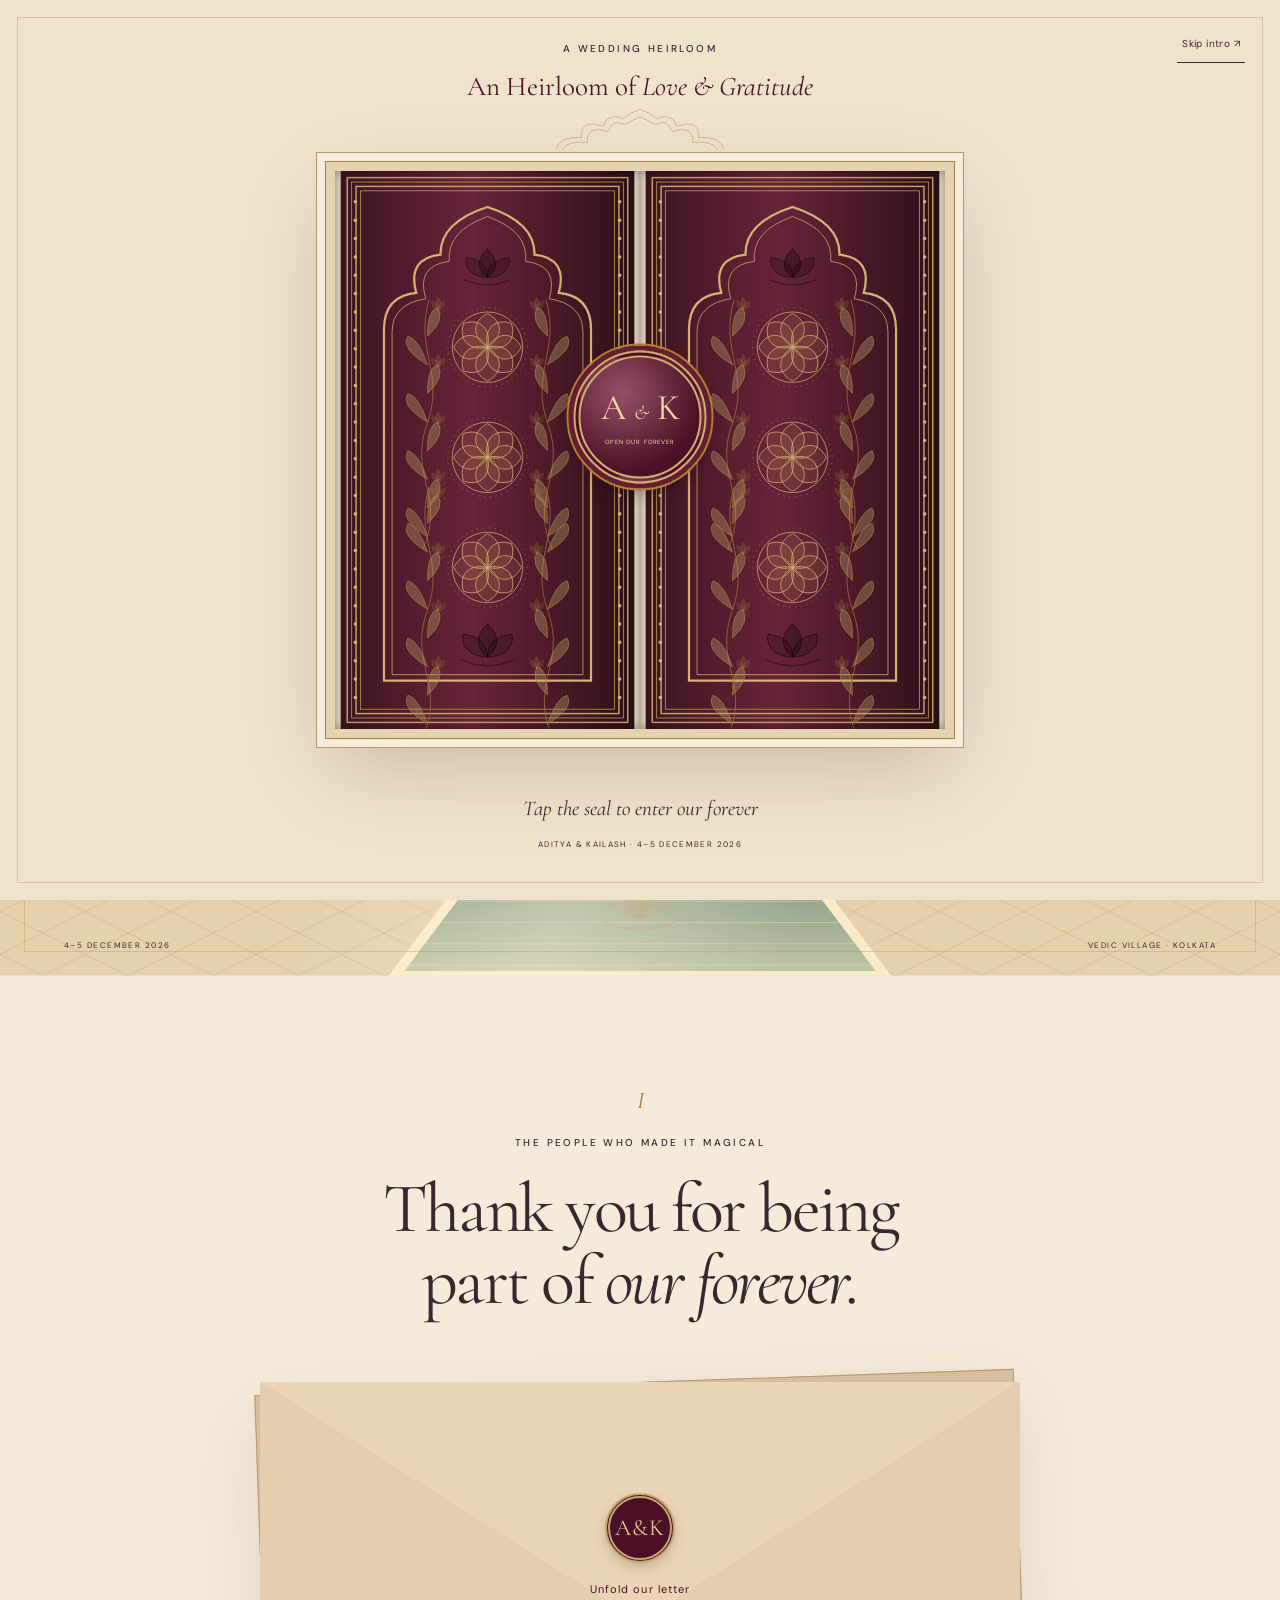
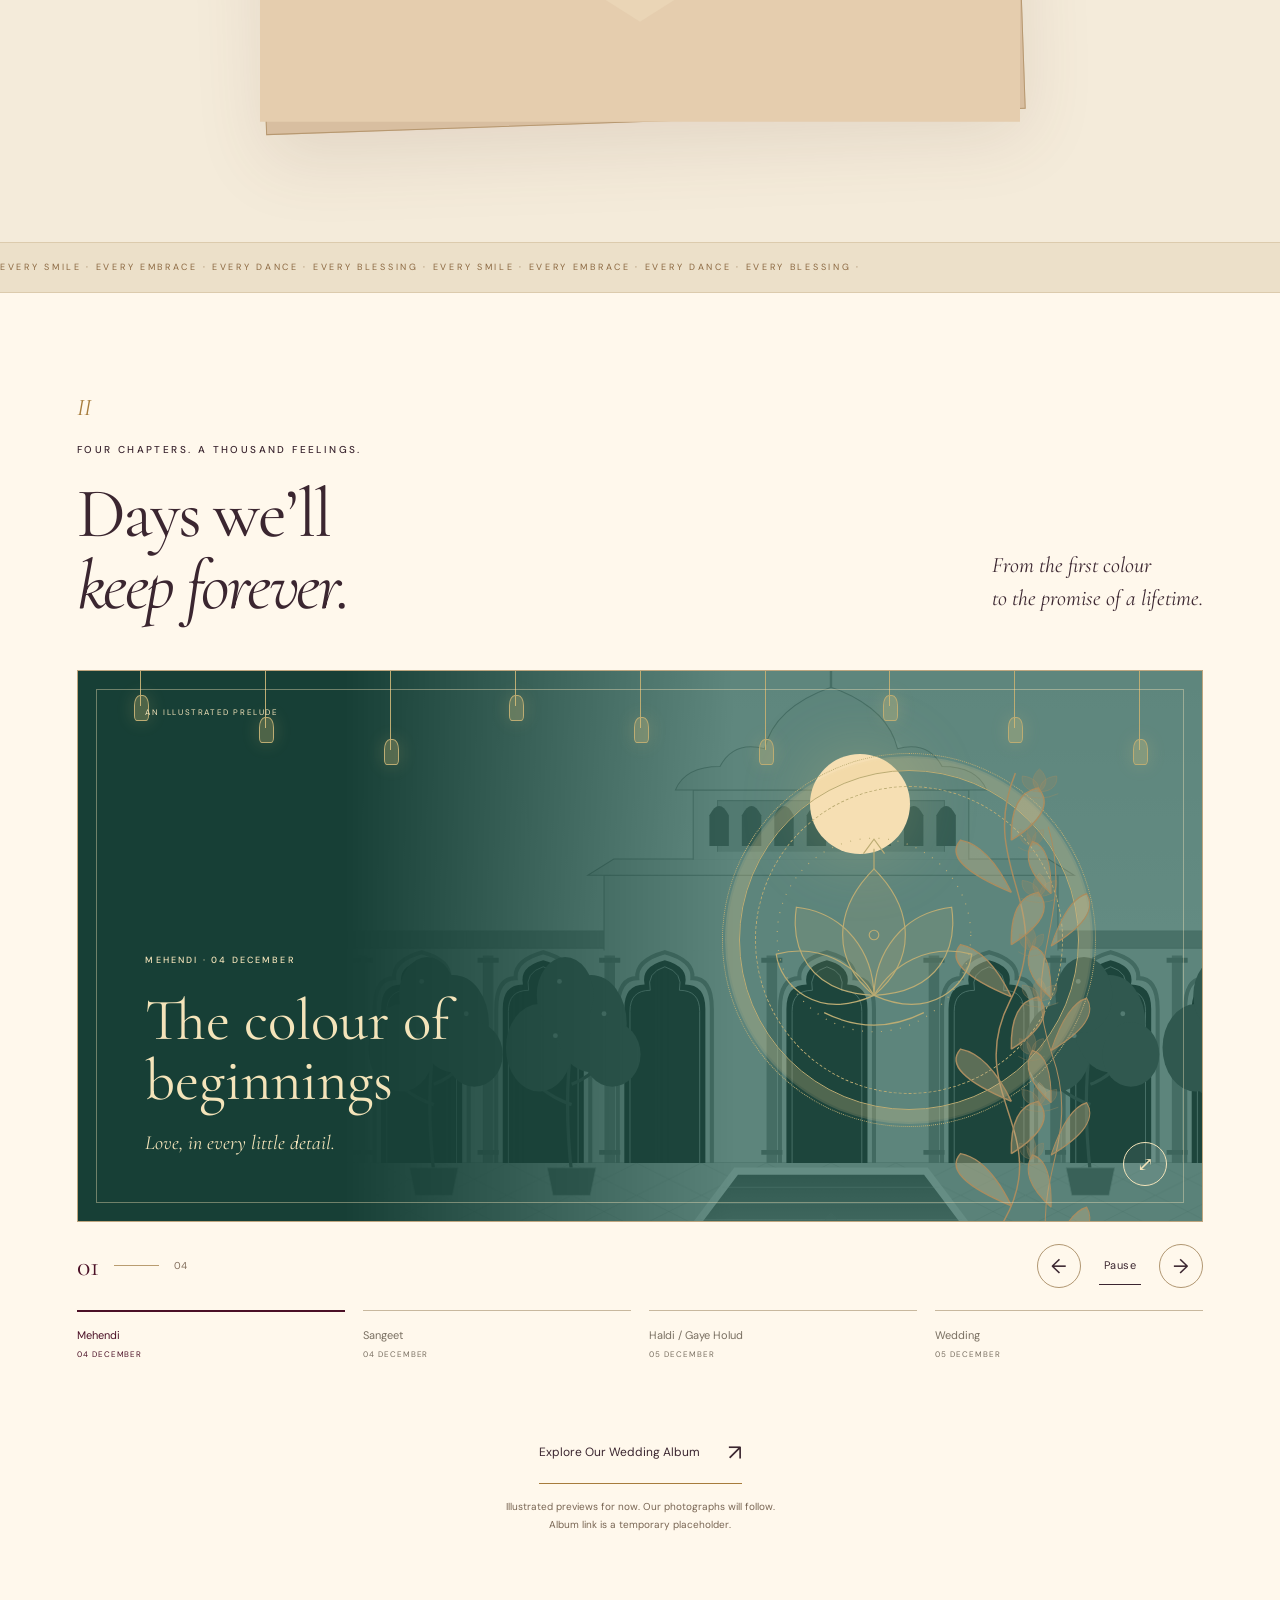
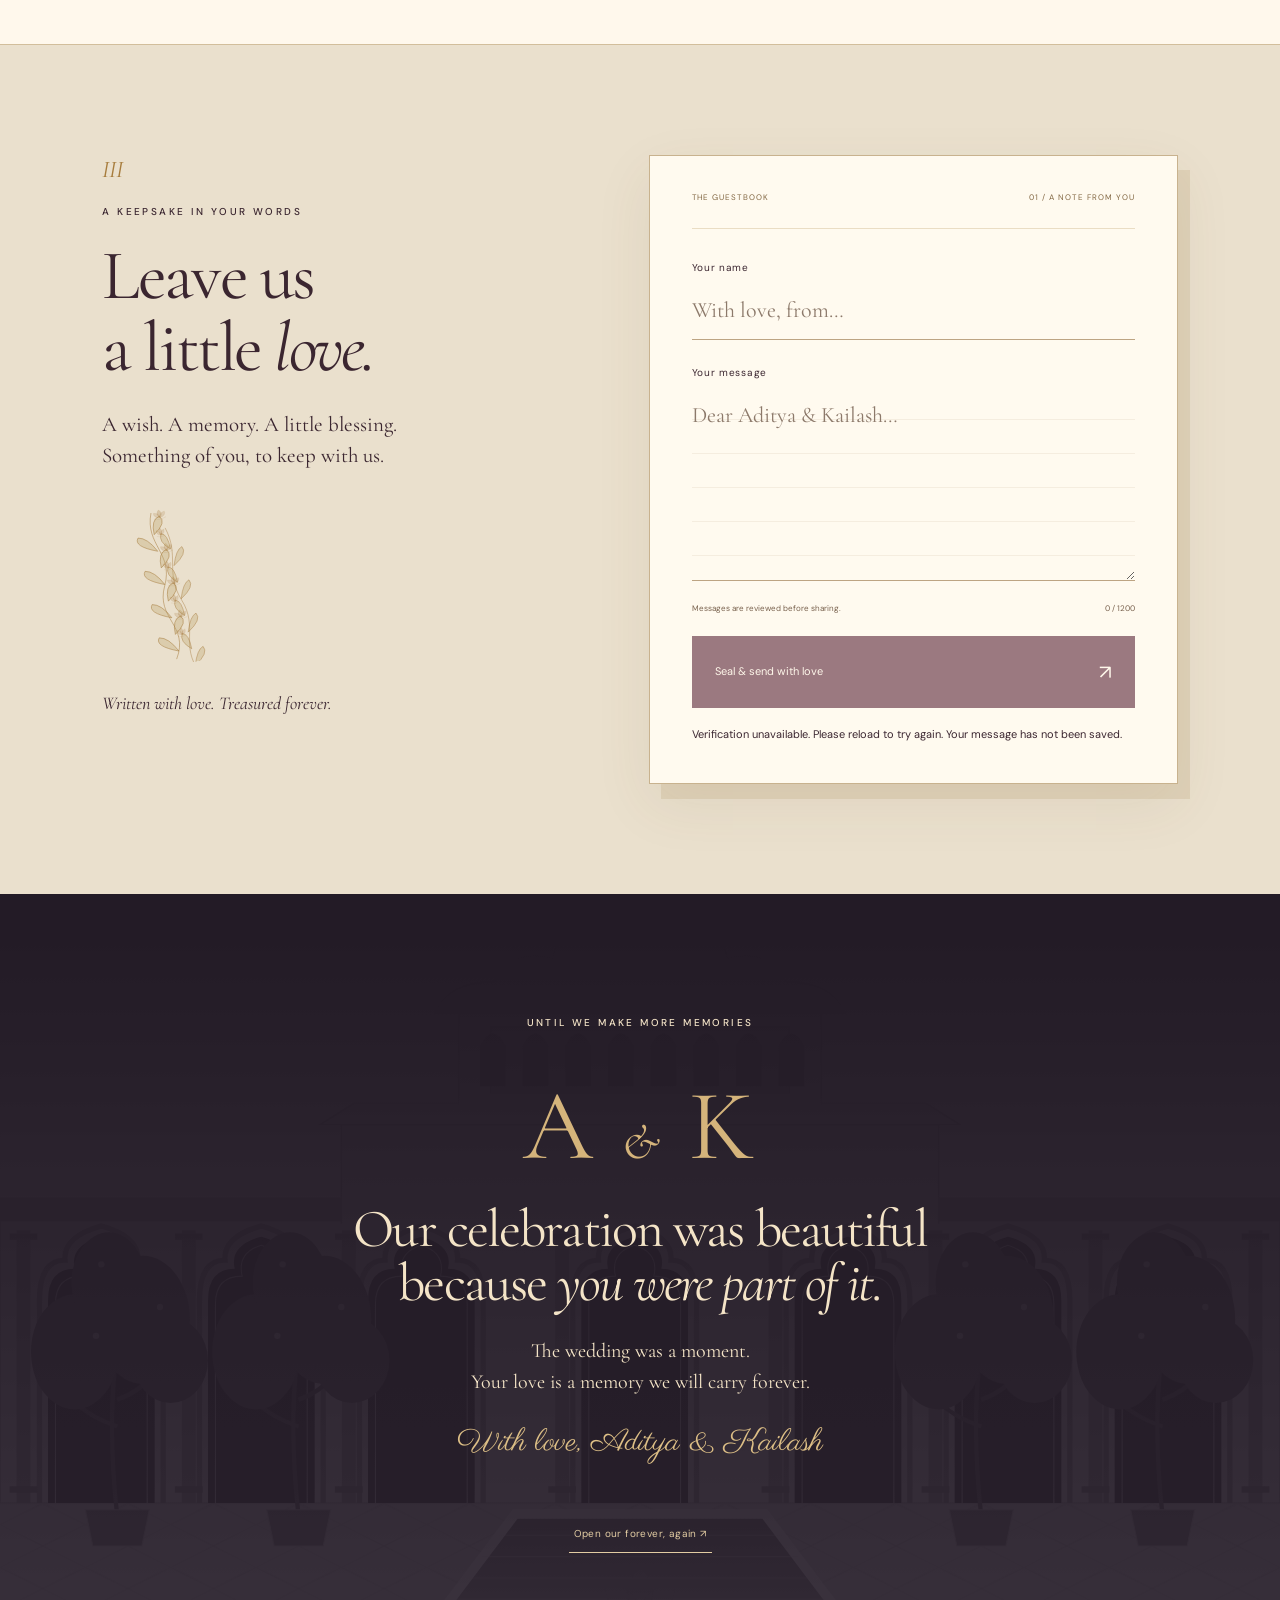
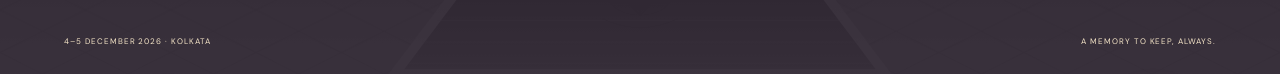
==== index.html @ 3241f2cb "Build royal heirloom experience with cinematic entrance, unfolding letter and illustrated memories" ====
<!doctype html>
<html lang="en">
<head>
<meta charset="utf-8"><meta name="viewport" content="width=device-width,initial-scale=1">
<meta name="theme-color" content="#4b1026"><meta name="description" content="An heirloom of love & gratitude. A wedding keepsake from Aditya & Kailash."><meta name="robots" content="noindex">
<title>A & K — An Heirloom of Love</title>
<link rel="preconnect" href="https://fonts.googleapis.com"><link rel="preconnect" href="https://fonts.gstatic.com" crossorigin>
<link href="https://fonts.googleapis.com/css2?family=Cormorant+Garamond:ital,wght@0,400;0,500;0,600;1,400;1,500&family=DM+Sans:wght@400;500;600&family=Parisienne&display=swap" rel="stylesheet">
<link rel="preload" href="assets/door.svg" as="image"><link rel="stylesheet" href="thank-you.css">
<script>document.documentElement.classList.add('js')</script>
</head>
<body>
<a class="skip-link" href="#main">Skip to our keepsake</a>
<div class="entrance" id="royalGate" role="dialog" aria-modal="true" aria-label="An heirloom of love and gratitude" hidden>
  <div class="gate-court" aria-hidden="true"></div><div class="gate-light" aria-hidden="true"></div>
  <div class="entrance-heading"><span class="eyebrow">A WEDDING HEIRLOOM</span><p>An Heirloom of <em>Love & Gratitude</em></p></div>
  <div class="palace-portal">
    <div class="portal-crown" aria-hidden="true"><svg viewBox="0 0 400 100"><path d="M10 92Q15 61 67 65Q63 22 117 39Q124 8 163 22Q180 6 200 1Q220 6 237 22Q276 8 283 39Q337 22 333 65Q385 61 390 92" fill="none" stroke="currentColor"/><path d="M25 92Q33 72 80 76Q77 36 127 51Q136 22 166 35L200 17L234 35Q264 22 273 51Q323 36 320 76Q367 72 375 92" fill="none" stroke="currentColor"/></svg></div>
    <div class="door door-left" aria-hidden="true"><i class="handle"></i></div><div class="door door-right" aria-hidden="true"><i class="handle"></i></div>
    <button class="entry-seal" id="openRoyalGate" aria-label="Tap to Enter Our Forever"><span>A <i>&</i> K</span><small>OPEN OUR FOREVER</small></button>
  </div>
  <div class="entrance-footer"><p>Tap the seal to enter our forever</p><span>ADITYA & KAILASH · 4–5 DECEMBER 2026</span></div>
  <button class="quiet skip-intro" id="skipIntro">Skip intro ↗</button>
</div>
<div class="petals" id="petals" aria-hidden="true"></div>
<header class="site-header"><a href="#main" class="wordmark" aria-label="Aditya and Kailash home">A <i>&</i> K</a><span>AN HEIRLOOM OF LOVE</span><button class="quiet" id="motionToggle" aria-pressed="false">Pause motion</button></header>
<main id="main" tabindex="-1">
<section class="hero" aria-labelledby="heroTitle">
 <div class="hero-border" aria-hidden="true"></div><div class="hero-botanical left" aria-hidden="true"></div><div class="hero-botanical right" aria-hidden="true"></div>
 <div class="hero-copy"><p class="eyebrow">A LITTLE PIECE OF OUR FOREVER</p><div class="fine-ornament" aria-hidden="true">◇</div><h1 id="heroTitle">From Our Hearts,<br><em>To Yours.</em></h1><p class="hero-caption">Some moments become memories.<br>Some people make them unforgettable.</p><p class="couple">Aditya <span>&</span> Kailash</p><a class="text-link" href="#letter">A letter, just for you <span>↓</span></a></div>
 <div class="courtyard" aria-hidden="true"><img src="assets/courtyard.svg" alt="" width="1200" height="800"><div class="sunbeam"></div></div>
 <div class="hero-bottom"><span>4–5 DECEMBER 2026</span><span>VEDIC VILLAGE · KOLKATA</span></div>
</section>
<section class="letter-section" id="letter" aria-labelledby="letterTitle">
 <div class="section-label reveal"><span class="chapter-num">I</span><p class="eyebrow">THE PEOPLE WHO MADE IT MAGICAL</p><h2 id="letterTitle">Thank you for being<br>part of <em>our forever.</em></h2></div>
 <div class="letter-desk reveal">
 <div class="envelope" id="envelope">
  <div class="envelope-back"></div><div class="envelope-flap" aria-hidden="true"></div>
  <button class="letter-open" id="openLetter" aria-expanded="false" aria-controls="letterPaper"><span class="small-seal">A&K</span><span>Unfold our letter</span></button>
  <article class="letter-paper" id="letterPaper">
   <div class="paper-top"><span>A & K</span><span>WITH LOVE, ALWAYS</span></div>
   <h3>To our dearest<br><em>family & friends,</em></h3>
   <p>Thank you for being part of our celebrations. For every smile, every embrace, every dance, and every blessing.</p>
   <p>What made our wedding truly special was the wonderful people who shared it with us.</p>
   <p>As we begin our journey together, we carry your love, laughter, and blessings in our hearts. These memories will stay with us forever.</p>
   <p class="letter-closing">With endless love and gratitude,</p><div class="signature">Aditya & Kailash</div>
   <svg class="signature-line" viewBox="0 0 260 25" aria-hidden="true"><path d="M5 17Q90 0 200 15T252 8M180 22Q226 14 255 19"/></svg>
   <p class="letter-date">4–5 DECEMBER 2026 · KOLKATA</p>
  </article><div class="envelope-front" aria-hidden="true"></div>
 </div></div>
</section>
<div class="moving-ribbon" aria-hidden="true"><div>EVERY SMILE · EVERY EMBRACE · EVERY DANCE · EVERY BLESSING · EVERY SMILE · EVERY EMBRACE · EVERY DANCE · EVERY BLESSING · </div></div>
<section class="memories" id="photos" aria-labelledby="photosTitle">
 <div class="memories-heading reveal"><div><span class="chapter-num">II</span><p class="eyebrow">FOUR CHAPTERS. A THOUSAND FEELINGS.</p><h2 id="photosTitle">Days we’ll<br><em>keep forever.</em></h2></div><p>From the first colour<br>to the promise of a lifetime.</p></div>
 <div class="gallery" id="gallery" role="region" aria-roledescription="carousel" aria-label="Wedding celebration chapters" tabindex="0">
  <div class="gallery-window"><div class="memory-track" id="memoryTrack"></div></div>
  <div class="gallery-controls"><div class="gallery-count"><span id="slideNumber">01</span><i></i>04</div><div class="gallery-buttons"><button class="round" id="memoryPrev" aria-label="Previous memory">←</button><button class="quiet" id="galleryPause" aria-label="Pause slideshow" aria-pressed="false">Pause</button><button class="round" id="memoryNext" aria-label="Next memory">→</button></div></div>
  <div class="chapter-tabs" id="memoryDots" aria-label="Choose a wedding chapter"></div>
  <p class="sr-only" id="galleryStatus" aria-live="polite"></p>
 </div>
 <div class="album-link reveal"><a class="text-link" id="albumLink" href="https://example.com/wedding-photos" target="_blank" rel="noopener">Explore Our Wedding Album <span>↗</span></a><p>Illustrated previews for now. Our photographs will follow.<br><span id="albumNote">Album link is a temporary placeholder.</span></p></div>
</section>
<section class="guestbook" id="message" aria-labelledby="messageTitle">
 <div class="guestbook-intro reveal"><span class="chapter-num">III</span><p class="eyebrow">A KEEPSAKE IN YOUR WORDS</p><h2 id="messageTitle">Leave us<br>a little <em>love.</em></h2><p>A wish. A memory. A little blessing.<br>Something of you, to keep with us.</p><div class="ink-flower" aria-hidden="true"></div><span class="guestbook-footnote">Written with love. Treasured forever.</span></div>
 <div class="writing-desk reveal"><div class="desk-heading"><span>THE GUESTBOOK</span><span>01 / A NOTE FROM YOU</span></div>
  <form id="blessingForm"><label for="blessingName">Your name</label><input id="blessingName" name="name" autocomplete="name" maxlength="80" required placeholder="With love, from…"><label for="blessingText">Your message</label><textarea id="blessingText" name="message" maxlength="1200" required rows="5" placeholder="Dear Aditya & Kailash…"></textarea><div class="message-meta"><span>Messages are reviewed before sharing.</span><span id="charCount">0 / 1200</span></div><input id="blessingType" type="hidden" value="blessing"><div id="verificationSlot"></div><button class="send-button" type="submit" disabled><span>Seal & send with love</span><span aria-hidden="true">↗</span></button><p id="blessingStatus" role="status" aria-live="polite">Preparing secure verification…</p></form>
  <div class="sent-keepsake" id="sentKeepsake" hidden><div class="flying-letter" aria-hidden="true"><span>A&K</span></div><h3>A little love,<br><em>kept forever.</em></h3><p>Your message has been saved<br>and is awaiting approval. Thank you.</p><button class="text-link" id="writeAgain">Write another note ↗</button></div>
 </div>
</section>
<footer class="farewell" id="farewell">
 <div class="night-court" aria-hidden="true"></div><div class="lanterns" aria-hidden="true"><i></i><i></i><i></i><i></i><i></i></div>
 <div class="farewell-copy reveal"><p class="eyebrow">UNTIL WE MAKE MORE MEMORIES</p><div class="farewell-monogram">A <i>&</i> K</div><h2>Our celebration was beautiful<br>because <em>you were part of it.</em></h2><p>The wedding was a moment.<br>Your love is a memory we will carry forever.</p><div class="signature">With love, Aditya & Kailash</div><button class="quiet" id="replayIntro">Open our forever, again ↗</button></div>
 <div class="footer-line"><span>4–5 DECEMBER 2026 · KOLKATA</span><span>A MEMORY TO KEEP, ALWAYS.</span></div>
</footer>
</main>
<dialog id="lightbox" aria-label="Wedding memory enlarged"><button class="round close-lightbox" id="closeLightbox" aria-label="Close enlarged memory">×</button><div id="lightboxContent"></div><p id="lightboxCaption"></p></dialog>
<noscript><style>.letter-paper{display:block}.letter-open,.envelope-flap,.envelope-front{display:none}</style><p class="no-js">Please enable JavaScript to explore the illustrated chapters and send a guestbook message.</p></noscript>
<script src="config.js"></script><script src="memories-config.js"></script><script src="thank-you.js" defer></script><script src="secure-forms.js" defer></script>
</body></html>
---- thank-you.css ----
:root{--wine:#4b1026;--gold:#a77c3c;--champagne:#e7c98b;--ivory:#fff7e8;--paper:#f1e3c9;--ink:#3b2630;--serif:'Cormorant Garamond',Georgia,serif;--sans:'DM Sans',sans-serif;--ease:cubic-bezier(.22,1,.36,1)}
*{box-sizing:border-box}html{scroll-behavior:smooth;scroll-padding-top:75px}body{margin:0;background:var(--ivory);color:var(--ink);font-family:var(--sans);font-size:14px;line-height:1.7}button,a,input,textarea{-webkit-tap-highlight-color:transparent}button,input,textarea{font:inherit}button,a{touch-action:manipulation}button{cursor:pointer;color:inherit}a{color:inherit;text-decoration:none}button{border:0}button:disabled{cursor:wait;opacity:.55}button:focus-visible,a:focus-visible,input:focus-visible,textarea:focus-visible,[tabindex]:focus-visible{outline:2px solid #b47d32;outline-offset:5px}h1,h2,h3,p{margin:0}h1,h2,h3{font-family:var(--serif);font-weight:400;line-height:1.02}h2{font-size:clamp(46px,5.5vw,76px);letter-spacing:-.035em}em{font-weight:400}img{display:block;width:100%}[hidden]{display:none!important}.sr-only,.skip-link:not(:focus){position:absolute;width:1px;height:1px;overflow:hidden;clip-path:inset(50%)}.skip-link:focus{position:fixed;z-index:1000;top:10px;left:10px;background:var(--ivory);padding:12px}.eyebrow{font:500 10px/1.6 var(--sans);letter-spacing:.24em}.quiet{background:transparent;padding:10px 5px;font-size:11px;letter-spacing:.04em;border-bottom:1px solid currentColor}.text-link{display:inline-flex;align-items:center;gap:28px;border-bottom:1px solid var(--gold);padding:12px 0;font-size:12px;background:transparent}.text-link span{font-size:22px}.chapter-num{display:block;font:italic 24px var(--serif);color:var(--gold);margin-bottom:20px}.site-header{height:76px;padding:0 4.5%;display:flex;align-items:center;justify-content:space-between;border-bottom:1px solid #ad895b38;background:var(--ivory);position:relative;z-index:5}.site-header>span{font-size:9px;letter-spacing:.27em}.wordmark{font:30px var(--serif);letter-spacing:.08em}.wordmark i{font-size:18px;color:var(--gold)}.hero{position:relative;min-height:900px;height:calc(100svh - 76px);max-height:1160px;text-align:center;overflow:hidden;background:#f5ebd7}.hero-border{position:absolute;inset:24px;border:1px solid #b7975c66;border-radius:45% 45% 0 0/17% 17% 0 0;z-index:1;pointer-events:none}.hero-copy{position:relative;z-index:2;padding-top:70px}.hero h1{font-size:clamp(68px,7.9vw,116px);letter-spacing:-.055em}.hero h1 em{color:var(--wine)}.fine-ornament{color:var(--gold);margin:15px 0;font-size:23px}.hero-caption{font:19px/1.55 var(--serif);margin:22px auto 15px}.couple{font:italic 26px var(--serif);margin:20px 0 12px}.couple span{color:var(--gold)}.hero .text-link{font-size:10px}.courtyard{position:absolute;bottom:-35px;left:50%;transform:translateX(-50%);width:100%;max-width:1450px;opacity:.92;pointer-events:none;mask-image:linear-gradient(transparent,#000 27%)}.courtyard img{max-height:625px;object-fit:cover;object-position:bottom}.sunbeam{position:absolute;inset:0;background:linear-gradient(110deg,transparent 30%,#fff5d866 48%,transparent 65%);animation:light-drift 13s ease-in-out infinite alternate}.hero-botanical{position:absolute;top:60px;width:150px;height:470px;background:url('assets/botanical.svg') center/contain no-repeat;opacity:.7;animation:sway 10s ease-in-out infinite alternate;transform-origin:bottom}.hero-botanical.left{left:3%}.hero-botanical.right{right:3%;scale:-1 1}.hero-bottom{position:absolute;bottom:23px;left:5%;right:5%;display:flex;justify-content:space-between;z-index:2;font-size:8px;letter-spacing:.18em}.petals{position:fixed;inset:0;pointer-events:none;overflow:hidden;z-index:6}.petals i{position:absolute;left:var(--x);top:-25px;width:9px;height:16px;border-radius:90% 0 90% 0;background:#c79079;opacity:0;animation:petal-fall var(--duration) linear infinite;animation-delay:var(--delay)}.petals i:nth-child(3n){background:#c7a25c;width:5px;height:7px}.letter-section{padding:110px 24px 120px;background:#f4ebda;position:relative}.section-label{text-align:center}.section-label .eyebrow{margin-bottom:22px}.letter-desk{max-width:760px;margin:65px auto 0;perspective:1600px}.envelope{position:relative;min-height:340px;transition:min-height 1s var(--ease);padding:45px 35px 25px}.envelope-back{position:absolute;inset:0;background:#d8bea0;border:1px solid #b79870;box-shadow:0 25px 70px #6d453520;transform:rotate(-2deg)}.envelope-flap{position:absolute;z-index:4;left:0;right:0;top:0;height:240px;background:#ead5b6;clip-path:polygon(0 0,100% 0,50% 100%);transform-origin:top;transition:transform 1.1s var(--ease);filter:drop-shadow(0 3px 2px #694b35)}.envelope-front{position:absolute;inset:0;background:#e5cdae;clip-path:polygon(0 0,50% 65%,100% 0,100% 100%,0 100%);z-index:3;pointer-events:none;transition:opacity .8s .2s}.letter-open{position:relative;z-index:5;background:transparent;display:flex;align-items:center;flex-direction:column;gap:17px;margin:65px auto;color:var(--wine);font-size:11px;letter-spacing:.1em}.small-seal{width:70px;height:70px;background:var(--wine);color:var(--champagne);border:5px double #c6a675;border-radius:50%;display:grid;place-items:center;font:23px var(--serif);box-shadow:0 5px 12px #50302033}.letter-paper{position:relative;background:#fff9ec;padding:42px 58px 35px;box-shadow:0 5px 30px #69472c1a;border:1px solid #d3ba8d;display:none;transform-origin:top;z-index:2;background-image:repeating-linear-gradient(0deg,transparent 0 3px,#a3864d05 3px 4px)}.letter-paper:before{content:'';position:absolute;inset:12px;border:1px solid #b38e5038;pointer-events:none}.paper-top{display:flex;justify-content:space-between;border-bottom:1px solid #b38e5040;padding-bottom:20px;margin-bottom:30px;color:var(--gold);font-size:8px;letter-spacing:.16em}.paper-top span:first-child{font:20px var(--serif)}.letter-paper h3{font-size:38px;margin-bottom:26px}.letter-paper p{font:20px/1.65 var(--serif);margin-bottom:18px}.letter-paper .letter-closing{font-size:17px;margin-top:28px;margin-bottom:12px}.signature{font:37px/1.35 'Parisienne',cursive;color:var(--wine)}.signature-line{width:230px;height:24px;stroke:var(--gold);fill:none;stroke-width:1;stroke-dasharray:330;stroke-dashoffset:330}.letter-paper .letter-date{font:8px var(--sans);letter-spacing:.14em;margin:20px 0 0}.envelope.open .envelope-flap{transform:rotateX(180deg);z-index:0}.envelope.open .envelope-front{opacity:0}.envelope.open .letter-open{display:none}.envelope.open .letter-paper{display:block;animation:unfold 1.5s var(--ease) both}.envelope.open .letter-paper p{animation:paragraph 1.3s var(--ease) both;animation-delay:.4s}.envelope.open .signature-line{animation:ink 2s 1s forwards}.moving-ribbon{overflow:hidden;padding:17px 0;border-block:1px solid #baa07655;background:#ece0c9;color:#8b6740;font-size:9px;letter-spacing:.3em}.moving-ribbon div{white-space:nowrap;width:max-content;animation:ribbon 36s linear infinite}.memories{padding:100px 6% 110px;background:#fff8ec}.memories-heading{display:flex;justify-content:space-between;align-items:end;max-width:1180px;margin:auto auto 48px}.memories-heading .eyebrow{margin-bottom:20px}.memories-heading>p{font:italic 22px/1.5 var(--serif);padding-bottom:7px}.gallery{max-width:1180px;margin:auto}.gallery-window{overflow:hidden;border:1px solid #bfa67f;background:#e0d4bb;touch-action:pan-y}.memory-track{display:flex;transition:transform 1.1s var(--ease);will-change:transform}.memory-slide{position:relative;flex:0 0 100%;min-width:0;height:550px;overflow:hidden;background:var(--scene-bg);color:var(--scene-ink)}.memory-slide.mehendi{--scene-bg:#173f36;--scene-ink:#f4e4ba;--scene-gold:#bcac73}.memory-slide.sangeet{--scene-bg:#24152e;--scene-ink:#ecdbc0;--scene-gold:#bda6c8}.memory-slide.haldi{--scene-bg:#c48a31;--scene-ink:#3e2719;--scene-gold:#f7d97e}.memory-slide.wedding{--scene-bg:#4b1026;--scene-ink:#f8e9c8;--scene-gold:#ddae8c}.scene{position:absolute;inset:0;overflow:hidden}.scene:after{content:'';position:absolute;inset:18px;border:1px solid currentColor;opacity:.4;pointer-events:none}.scene-court{position:absolute;right:-8%;bottom:-10%;width:82%;height:110%;background:url('assets/courtyard.svg') center bottom/cover no-repeat;opacity:.42;mix-blend-mode:luminosity;mask-image:linear-gradient(90deg,transparent,#000 40%);transition:transform 6s linear}.active .scene-court{transform:scale(1.055)}.scene-vines{position:absolute;right:5%;top:10%;width:25%;height:95%;background:url('assets/botanical.svg') center/contain no-repeat;filter:sepia(.6);animation:sway 8s ease-in-out infinite alternate;transform-origin:bottom}.scene-moon{position:absolute;right:26%;top:15%;width:100px;height:100px;border-radius:50%;background:#f6dfb3;box-shadow:0 0 70px #e4cb8b44}.sangeet .scene-moon{background:#f7e7d2}.scene-ring{position:absolute;width:340px;height:340px;right:11%;top:18%;border:1px solid var(--scene-gold);border-radius:50%;box-shadow:0 0 0 12px #e7c98b11,0 0 0 14px #e7c98b33;animation:float 10s ease-in-out infinite}.scene-ring:after,.scene-ring:before{content:'';position:absolute;inset:15px;border:1px dashed var(--scene-gold);border-radius:50%}.scene-ring:before{inset:-18px;border-style:dotted}.scene-lotus{position:absolute;right:19%;top:27%;width:230px;height:230px;color:var(--scene-gold)}.scene-lotus svg{width:100%;height:100%}.scene-hangings{position:absolute;inset:0 0 auto;display:flex;justify-content:space-around;height:90px}.scene-hangings i{width:1px;height:var(--h);background:var(--scene-gold);position:relative;transform-origin:top;animation:sway 4s ease-in-out infinite alternate}.scene-hangings i:after{content:'';position:absolute;bottom:-15px;left:-6px;width:13px;height:24px;border:1px solid var(--scene-gold);border-radius:40% 40% 20% 20%;background:#e9ca7d44;box-shadow:0 0 18px #e9ca7d33}.haldi .scene-hangings i{width:10px;background:repeating-radial-gradient(circle at 50% 5px,#f9d761 0 5px,#d27821 6px 9px);border-radius:0 0 10px 10px}.haldi .scene-hangings i:after{display:none}.slide-caption{position:absolute;z-index:2;left:6%;bottom:12%;max-width:46%}.slide-caption .eyebrow{font-size:9px}.slide-caption h3{font-size:clamp(42px,4.6vw,68px);margin:20px 0}.slide-caption p{font:italic 20px var(--serif)}.preview-tag{position:absolute;left:6%;top:35px;font-size:8px;letter-spacing:.2em}.zoom-memory{position:absolute;right:35px;bottom:35px;z-index:3;border:1px solid currentColor;border-radius:50%;width:44px;height:44px;background:#fff1;font-size:20px}.memory-photo{position:absolute;inset:0;width:100%;height:100%;object-fit:cover}.has-photo .slide-caption{color:white;text-shadow:0 2px 10px #000}.has-photo:after{content:'';position:absolute;inset:0;background:linear-gradient(transparent,#0009);pointer-events:none}.gallery-controls{display:flex;justify-content:space-between;align-items:center;margin:22px 0}.gallery-count{display:flex;align-items:center;gap:15px;font-size:10px;color:#826e5c}.gallery-count span{font:28px var(--serif);color:var(--wine)}.gallery-count i{width:45px;height:1px;background:#b99c70}.gallery-buttons{display:flex;align-items:center;gap:18px}.round{background:transparent;border:1px solid #b19772;border-radius:50%;width:44px;height:44px;font-size:20px}.chapter-tabs{display:grid;grid-template-columns:repeat(4,1fr);gap:18px}.chapter-tabs button{position:relative;text-align:left;padding:15px 0;background:transparent;border-top:1px solid #c8b89e;font-size:11px;color:#796f61}.chapter-tabs button:before{content:'';position:absolute;top:-1px;left:0;height:2px;width:0;background:var(--wine)}.chapter-tabs button[aria-current=true]{color:var(--wine)}.chapter-tabs button[aria-current=true]:before{width:100%}.chapter-tabs small{display:block;font-size:8px;letter-spacing:.12em;margin-top:4px}.album-link{text-align:center;margin-top:45px}.album-link p{font-size:10px;color:#786553;line-height:1.8;margin-top:14px}.guestbook{padding:110px 8%;display:grid;grid-template-columns:1fr 1.15fr;gap:8%;background:#eae0cd;border-top:1px solid #d2be9b}.guestbook-intro .eyebrow{margin-bottom:20px}.guestbook-intro>p:not(.eyebrow){font:21px/1.5 var(--serif);margin-top:25px}.ink-flower{height:170px;width:120px;background:url('assets/botanical.svg') center/contain no-repeat;margin:25px 0;transform:rotate(-12deg)}.guestbook-footnote{font:italic 18px var(--serif)}.writing-desk{position:relative;background:#fffaef;padding:35px 42px;box-shadow:12px 15px 0 #c3ac8550,0 20px 55px #61442d15;border:1px solid #c8b28e}.desk-heading{display:flex;justify-content:space-between;padding-bottom:23px;border-bottom:1px solid #bd9c6650;font-size:8px;letter-spacing:.12em;color:#826743}form{margin-top:30px}label{display:block;font-size:10px;letter-spacing:.07em;margin:24px 0 5px}input,textarea{width:100%;border:0;border-bottom:1px solid #bda483;background:transparent;border-radius:0;color:var(--ink);padding:12px 0;resize:vertical;font:22px/1.55 var(--serif)}textarea{background:repeating-linear-gradient(transparent 0 33px,#bda48326 33px 34px);min-height:170px}input::placeholder,textarea::placeholder{color:#8c796a;opacity:1}.message-meta{display:flex;justify-content:space-between;gap:12px;font-size:8px;color:#78614d;margin-top:13px}.turnstile-holder{margin:22px 0;max-width:100%;min-height:65px}.send-button{width:100%;display:flex;justify-content:space-between;align-items:center;padding:19px 23px;background:var(--wine);color:var(--ivory);font-size:11px;margin-top:20px}.send-button span:last-child{font-size:20px}#blessingStatus{font-size:11px;min-height:2em;margin:18px 0 0;line-height:1.5}.sent-keepsake{min-height:490px;display:flex;flex-direction:column;justify-content:center;align-items:center;text-align:center}.sent-keepsake h3{font-size:46px;margin-top:30px}.sent-keepsake p{font:19px/1.5 var(--serif);margin:20px 0}.flying-letter{width:130px;height:90px;background:#e6d1ae;border:1px solid #b28c55;display:grid;place-items:center;clip-path:polygon(0 0,100% 0,100% 100%,0 100%);animation:sealed 1.8s var(--ease) both;box-shadow:0 12px 25px #5d2c2122}.flying-letter span{border-radius:50%;background:var(--wine);color:var(--champagne);padding:8px;font:19px var(--serif)}.farewell{position:relative;min-height:780px;overflow:hidden;text-align:center;background:#231b26;color:#f4e4c7;display:grid;place-items:center;padding:100px 25px}.night-court{position:absolute;inset:0;background:linear-gradient(#231b26 5%,#231b2666),url('assets/courtyard.svg') center bottom/cover;opacity:.2;mix-blend-mode:luminosity}.farewell-copy{z-index:1}.farewell-monogram{font:100px var(--serif);color:#d5b47b;margin:35px 0 15px;letter-spacing:.03em}.farewell-monogram i{font-size:50px}.farewell h2{font-size:clamp(38px,4.2vw,59px)}.farewell-copy>p:not(.eyebrow){font:20px/1.55 var(--serif);margin:25px 0}.farewell .signature{color:#ddbf86;font-size:31px;margin:25px 0}.farewell .quiet{color:#e3cda3;margin-top:25px;font-size:10px}.footer-line{position:absolute;bottom:25px;left:5%;right:5%;display:flex;justify-content:space-between;font-size:8px;letter-spacing:.12em}.lanterns{position:absolute;inset:0;pointer-events:none}.lanterns i{position:absolute;bottom:-70px;left:12%;width:28px;height:42px;background:#d6a75655;border:1px solid #e4ba6a88;border-radius:30% 30% 15% 15%;box-shadow:0 0 30px #e9ba4544;animation:lantern-rise 18s linear infinite}.lanterns i:nth-child(2){left:29%;animation-delay:-6s;scale:.6}.lanterns i:nth-child(3){left:73%;animation-delay:-13s;scale:.8}.lanterns i:nth-child(4){left:89%;animation-delay:-3s;scale:1.1}.lanterns i:nth-child(5){left:53%;animation-delay:-10s;scale:.4}.entrance{position:fixed;inset:0;z-index:100;background:#efe3cc;overflow:hidden;display:flex;flex-direction:column;align-items:center;justify-content:center;perspective:1800px}.entrance:before{content:'';position:absolute;inset:17px;border:1px solid #a27b444d;pointer-events:none}.entrance-heading{position:absolute;top:5%;text-align:center;z-index:4;transition:opacity .7s}.entrance-heading p{font:27px var(--serif);margin-top:10px;color:var(--wine)}.palace-portal{position:relative;width:min(610px,68vw);height:min(66svh,650px);display:flex;perspective:1600px;box-shadow:0 0 0 9px #e5d2b1,0 0 0 10px #a87d44,0 0 0 18px #f6eddb,0 0 0 19px #b2996b,0 30px 80px #5c382844;transition:transform 2.7s .5s var(--ease)}.portal-crown{position:absolute;bottom:100%;height:70px;left:0;right:0;color:#ac844c;display:flex;justify-content:center;transform:translateY(-18px)}.portal-crown svg{height:100%;max-width:100%}.door{width:50%;height:100%;background:url('assets/door.svg') center/100% 100%;position:relative;z-index:2;backface-visibility:hidden;transition:transform 2.7s .4s cubic-bezier(.65,0,.2,1);box-shadow:inset 0 0 12px #1007}.door-left{transform-origin:left}.door-right{transform-origin:right;scale:-1 1}.handle{position:absolute;right:7%;top:47%;height:48px;width:18px;border:4px double #d2ab68;border-radius:45%;background:#e1b75a26;box-shadow:1px 2px 3px #000;transition:transform .4s}.entry-seal{position:absolute;top:44%;left:50%;transform:translate(-50%,-50%);z-index:3;width:133px;height:133px;border-radius:50%;background:radial-gradient(circle at 35% 30%,#945166,#4b1026 70%);color:#f3dca6;border:7px double #d1ad70;box-shadow:0 0 0 5px #641d32,0 8px 18px #17081066;transition:transform .7s,opacity .7s}.entry-seal>span{font:36px var(--serif)}.entry-seal i{font-size:20px}.entry-seal small{display:block;font-size:6px;letter-spacing:.14em;margin-top:8px}.entry-seal:hover{transform:translate(-50%,-50%) scale(1.05);box-shadow:0 0 0 5px #641d32,0 0 45px #e8c78277}.entrance-footer{position:absolute;bottom:5%;text-align:center;transition:opacity .7s}.entrance-footer p{font:italic 21px var(--serif);margin-bottom:10px}.entrance-footer>span{font-size:8px;letter-spacing:.17em}.skip-intro{position:absolute;right:35px;top:25px;z-index:6;font-size:10px}.gate-court{position:absolute;inset:0;background:linear-gradient(#fff7e8aa,#fff7e833),url('assets/courtyard.svg') center/cover;opacity:0;transition:opacity 1.8s}.gate-light{position:absolute;inset:0;background:radial-gradient(ellipse,#fff8dccc,transparent 60%);opacity:0;z-index:3;pointer-events:none}.entrance.opening .entry-seal{transform:translate(-50%,-50%) scale(1.3);opacity:0;pointer-events:none}.entrance.opening .handle{transform:rotate(22deg)}.entrance.opening .door-left{transform:rotateY(-105deg)}.entrance.opening .door-right{transform:rotateY(-105deg)}.entrance.opening .palace-portal{transform:scale(1.65)}.entrance.opening .entrance-heading,.entrance.opening .entrance-footer{opacity:0}.entrance.opening .gate-court{opacity:1}.entrance.opening .gate-light{animation:spill 3.3s forwards}.entrance.leaving{opacity:0;transition:opacity .7s}.intro-locked{overflow:hidden}.js .reveal{opacity:0;transform:translateY(35px);transition:opacity 1s var(--ease),transform 1s var(--ease)}.js .reveal.visible{opacity:1;transform:none}dialog{max-width:1100px;width:94vw;border:1px solid var(--gold);padding:40px 20px 20px;background:var(--ivory);color:var(--ink)}dialog::backdrop{background:#180d19dc}dialog .memory-slide{height:65svh}dialog .slide-caption{display:none}dialog>p{text-align:center;margin:15px 0 0;font:21px var(--serif)}.close-lightbox{position:absolute;top:8px;right:8px;z-index:10;width:32px;height:32px;background:var(--ivory)}.no-js{padding:20px;text-align:center}
@keyframes petal-fall{0%{transform:translate3d(0,-5vh,0) rotate(0);opacity:0}10%{opacity:.5}90%{opacity:.4}100%{transform:translate3d(100px,110vh,0) rotate(390deg);opacity:0}}@keyframes sway{from{rotate:-2deg}to{rotate:2deg}}@keyframes light-drift{to{transform:translateX(20%);opacity:.35}}@keyframes unfold{from{opacity:0;transform:rotateX(-35deg) translateY(80px)}to{opacity:1;transform:none}}@keyframes paragraph{from{opacity:0;transform:translateY(12px)}to{opacity:1;transform:none}}@keyframes ink{to{stroke-dashoffset:0}}@keyframes ribbon{to{transform:translateX(-50%)}}@keyframes float{50%{transform:translateY(-10px) rotate(3deg)}}@keyframes lantern-rise{0%{transform:translateY(0) rotate(-5deg);opacity:0}15%{opacity:.7}85%{opacity:.5}100%{transform:translateY(-900px) translateX(40px) rotate(8deg);opacity:0}}@keyframes sealed{0%{opacity:0;transform:translateY(90px) rotateX(70deg) scale(1.3)}60%{opacity:1;transform:translateY(-12px) rotate(-5deg)}100%{transform:none}}@keyframes spill{0%{opacity:0}55%{opacity:1}100%{opacity:0}}
.motion-paused *,.motion-paused *:before,.motion-paused *:after{animation-play-state:paused!important}.motion-paused{scroll-behavior:auto}.motion-paused .memory-track{transition-duration:.01s}.motion-paused .scene-court{transition:none}.motion-paused .reveal{transition:none}
@media(min-width:1500px){.hero{min-height:980px}.hero-copy{padding-top:85px}}
@media(max-width:760px){.site-header{height:64px;padding:0 22px}.site-header>span{font-size:7px;letter-spacing:.15em}.site-header .quiet{font-size:9px}.wordmark{font-size:25px}.hero{min-height:780px;height:calc(100svh - 64px);max-height:940px}.hero-copy{padding:66px 22px 0}.hero h1{font-size:clamp(58px,11vw,80px)}.hero-caption{font-size:18px;margin-top:23px}.hero .eyebrow{font-size:8px}.hero-border{inset:15px;border-radius:46% 46% 0 0/12% 12% 0 0}.hero-botanical{width:70px;top:160px;opacity:.35}.hero-botanical.left{left:-20px}.hero-botanical.right{right:-20px}.courtyard{width:150%;bottom:-5px}.courtyard img{height:440px;max-height:none;object-fit:cover}.hero-bottom{font-size:6px;letter-spacing:.1em;bottom:24px}.couple{font-size:25px}.letter-section{padding:80px 20px}.section-label .eyebrow{font-size:8px}.letter-desk{margin-top:50px}.envelope{padding:18px 12px;min-height:290px}.envelope-flap{height:180px}.letter-open{margin:55px auto}.letter-paper{padding:35px 27px 30px}.paper-top{font-size:6px}.letter-paper h3{font-size:34px}.letter-paper p{font-size:19px;line-height:1.6}.signature{font-size:31px}.memories{padding:75px 20px}.memories-heading{gap:25px;align-items:start}.memories-heading>p{display:none}.memories-heading .eyebrow{font-size:8px;letter-spacing:.16em}.memory-slide{height:590px}.slide-caption{max-width:85%;left:9%;bottom:9%}.slide-caption h3{font-size:48px;max-width:280px}.slide-caption p{font-size:18px}.preview-tag{left:9%;font-size:7px}.scene-ring{width:235px;height:235px;top:13%;right:calc(50% - 117px)}.scene-lotus{width:155px;height:155px;top:20%;right:calc(50% - 77px)}.scene-moon{width:75px;height:75px;right:calc(50% - 38px);top:18%}.scene-court{width:140%;right:-55%;bottom:0;height:75%;opacity:.3}.scene-vines{height:60%;width:35%;right:-5%;top:2%}.zoom-memory{bottom:auto;top:28px;right:27px;width:36px;height:36px}.scene-hangings{height:50px}.chapter-tabs{gap:10px}.chapter-tabs button{font-size:9px;line-height:1.4}.chapter-tabs small{font-size:6px;letter-spacing:.06em}.gallery-buttons{gap:14px}.album-link .text-link{font-size:11px;gap:15px}.guestbook{grid-template-columns:1fr;padding:75px 22px;gap:40px}.guestbook-intro{position:relative}.guestbook-intro>p:not(.eyebrow){font-size:20px}.ink-flower{position:absolute;right:5px;bottom:-20px;width:90px;height:170px;opacity:.65}.guestbook-footnote{display:none}.writing-desk{padding:27px 25px}.desk-heading{font-size:7px;letter-spacing:.06em}.message-meta{font-size:7px}.farewell{min-height:760px;padding:80px 24px}.farewell .eyebrow{font-size:8px}.farewell-monogram{font-size:83px}.farewell h2{font-size:42px}.farewell-copy>p:not(.eyebrow){font-size:19px}.farewell .signature{font-size:28px}.footer-line{flex-direction:column;gap:8px;font-size:7px}.entrance-heading{top:9%}.entrance-heading .eyebrow{font-size:8px}.entrance-heading p{font-size:23px}.palace-portal{width:78vw;height:53svh;max-height:540px;margin-top:20px;box-shadow:0 0 0 6px #e5d2b1,0 0 0 7px #a87d44,0 0 0 12px #f6eddb,0 0 0 13px #b2996b,0 20px 50px #5c382844}.portal-crown{height:45px;transform:translateY(-13px)}.entry-seal{width:104px;height:104px;border-width:6px}.entry-seal>span{font-size:29px}.entry-seal small{font-size:5px}.entrance-footer{bottom:8%}.entrance-footer p{font-size:18px}.entrance-footer>span{font-size:7px}.skip-intro{top:19px;right:24px;font-size:9px}.entrance.opening .palace-portal{transform:scale(1.3)}dialog{padding:45px 10px 15px}dialog .memory-slide{height:65svh}dialog .scene-ring{top:25%}dialog .scene-lotus{top:35%}.sent-keepsake h3{font-size:42px}}
@media(max-height:640px) and (min-width:761px){.entrance-heading{top:3%}.entrance-heading p{font-size:20px}.palace-portal{height:57svh}.entrance-footer{bottom:4%}.portal-crown{height:35px}}
@media(prefers-reduced-motion:reduce){html{scroll-behavior:auto}*,*:before,*:after{animation:none!important;transition:none!important}.js .reveal{opacity:1;transform:none}.petals,.lanterns{display:none}.signature-line{stroke-dashoffset:0}}
/* Both leaves stay inside the frame; mirrored scale would move the right leaf outside its hinge. */
.door-right{scale:none}.door-right .handle{right:auto;left:7%}.entrance.opening .door-right{transform:rotateY(105deg)}.palace-portal{height:min(62svh,620px)}.portal-crown{height:44px}.entrance-heading{top:4%}
@media(max-width:760px){.palace-portal{height:53svh}.entrance-heading{top:9%}.portal-crown{height:40px}}
.courtyard{height:390px;bottom:0}.courtyard img{height:100%;max-height:none;object-fit:cover;object-position:bottom}.hero-copy{padding-top:60px}
@media(max-width:760px){.courtyard{height:320px}.hero-copy{padding-top:66px}}
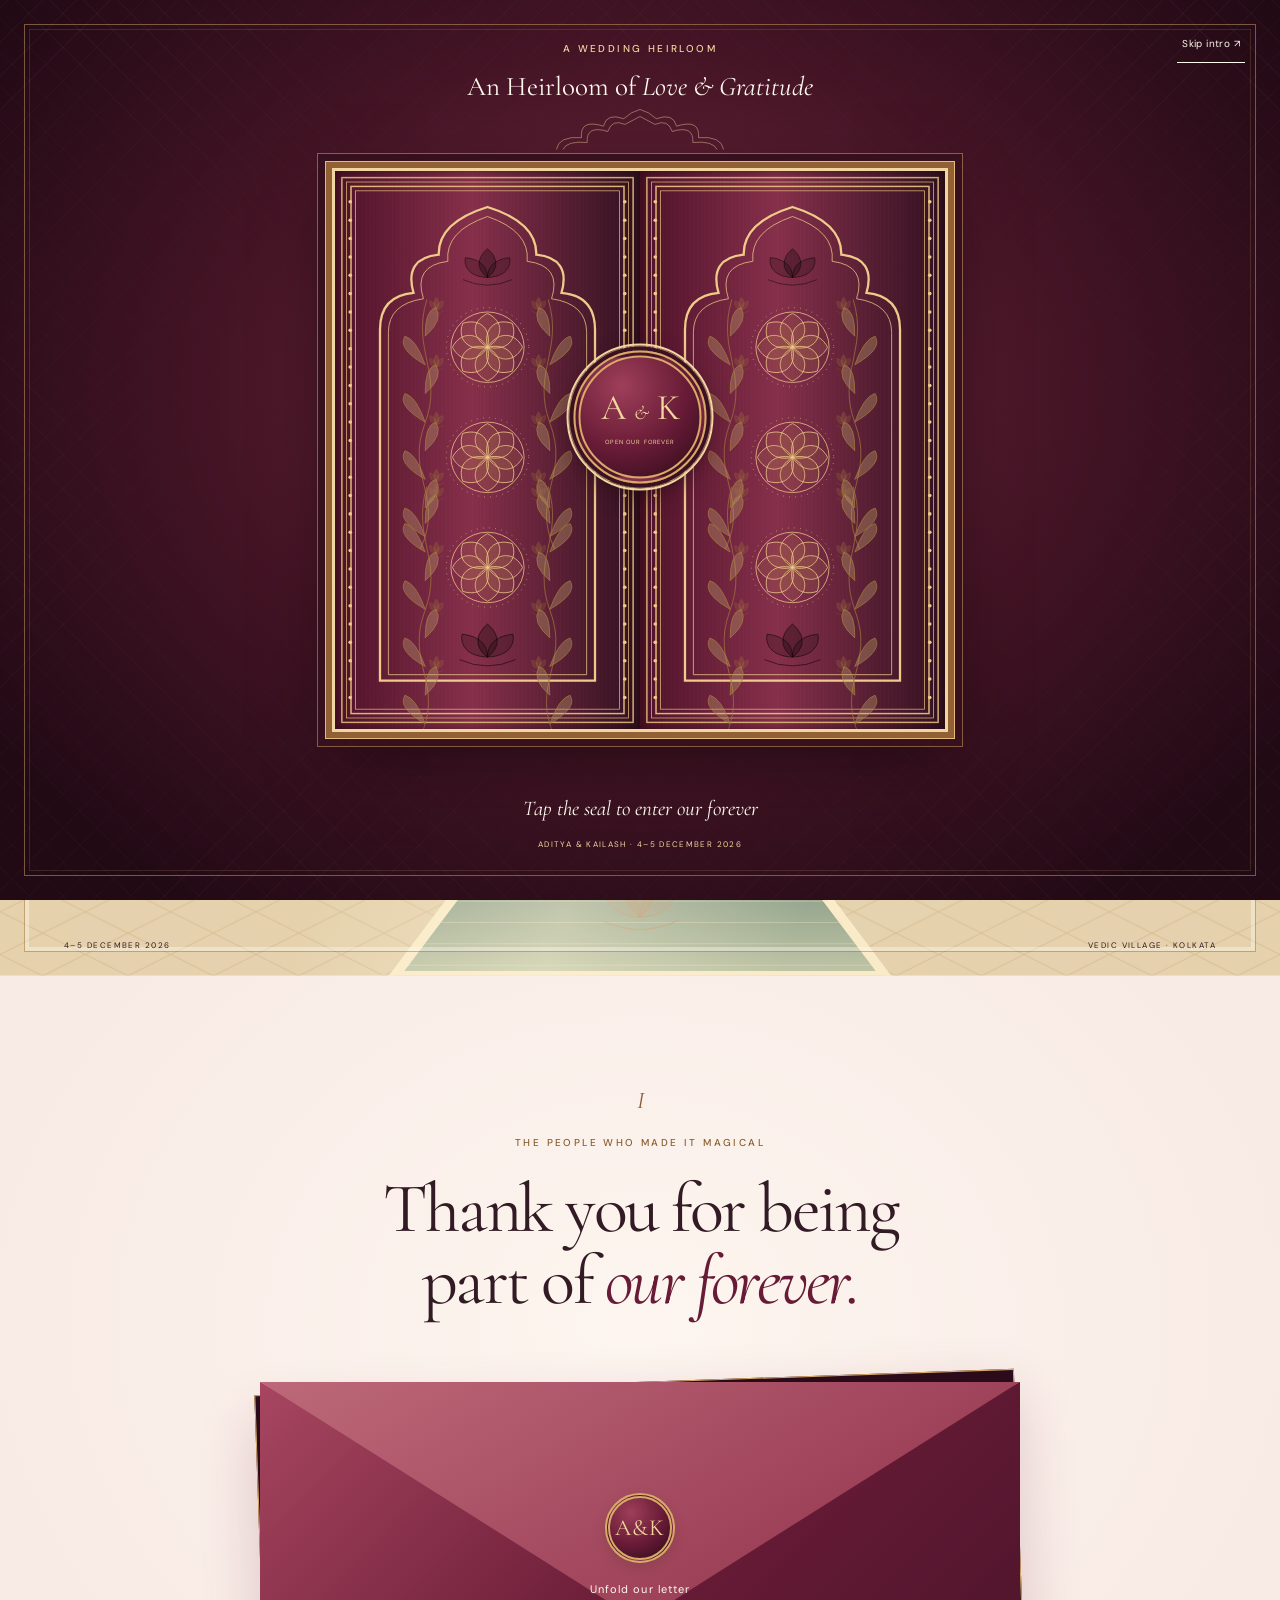
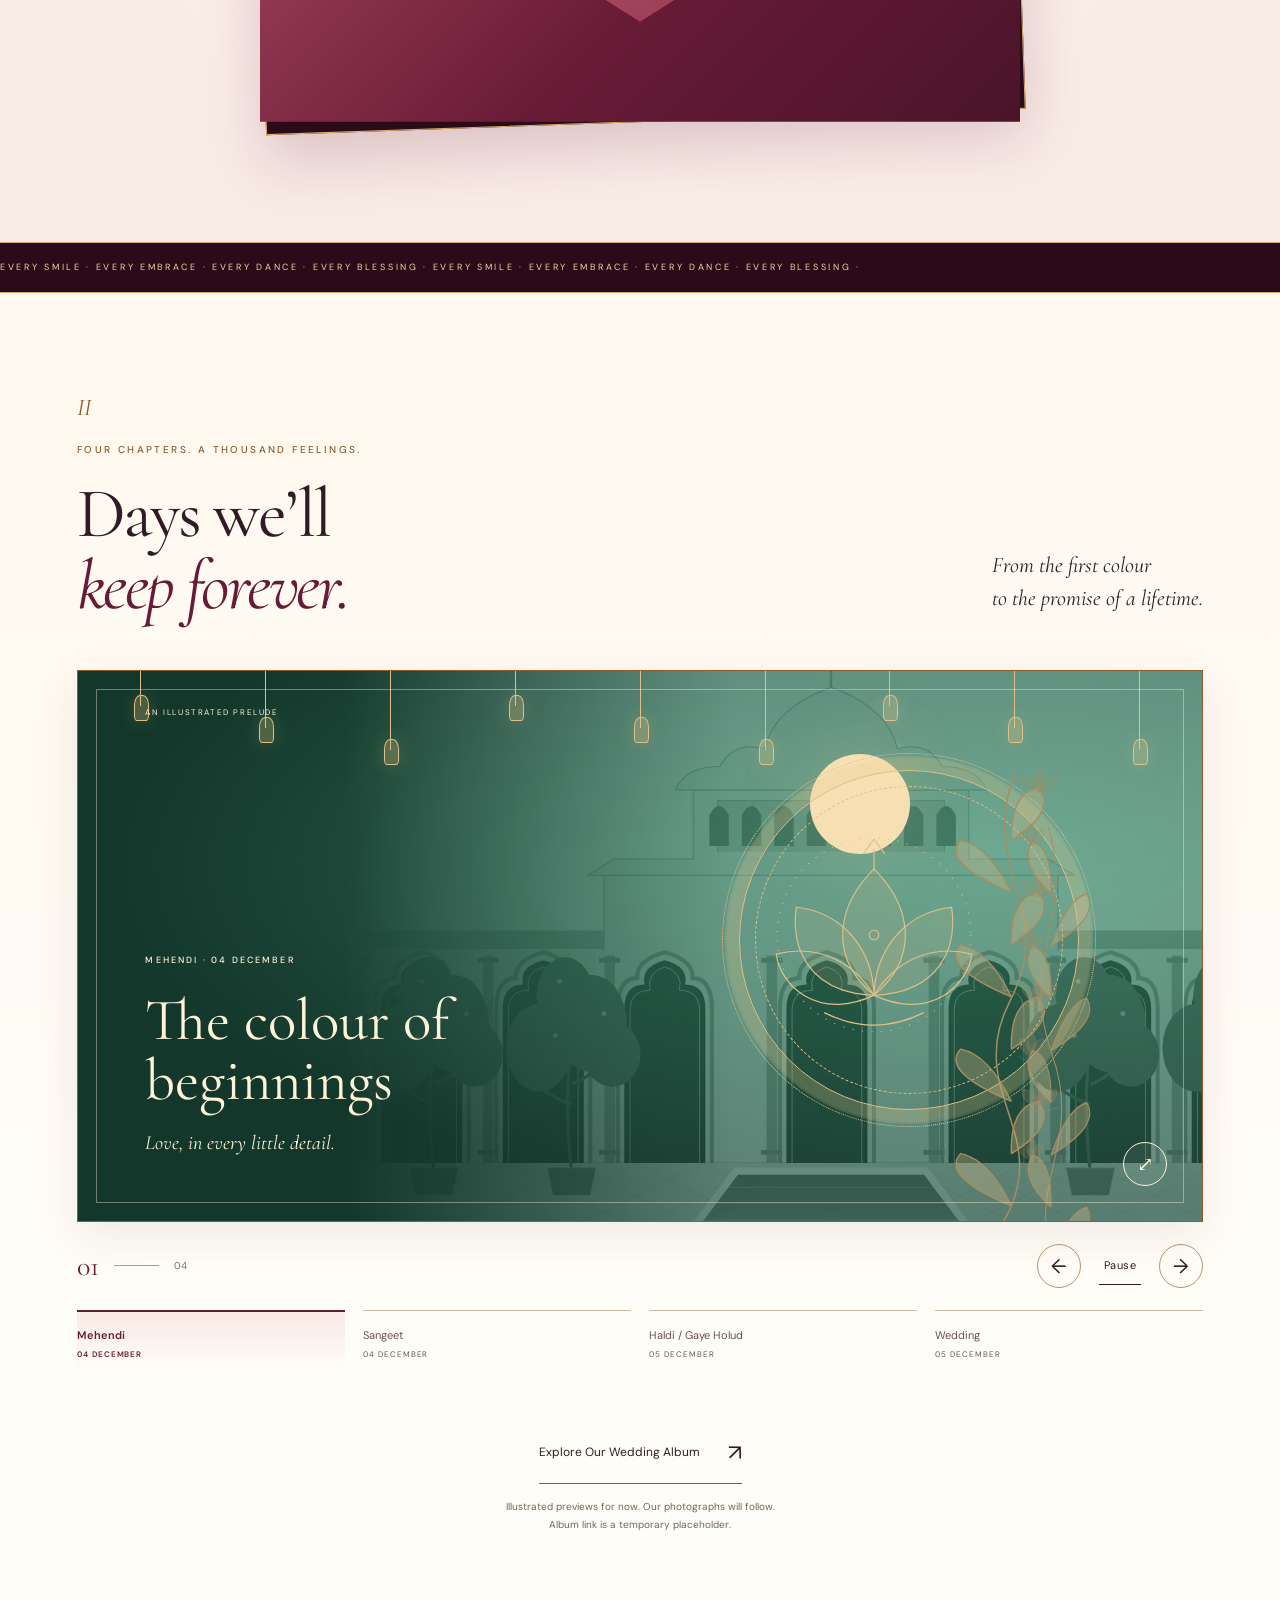
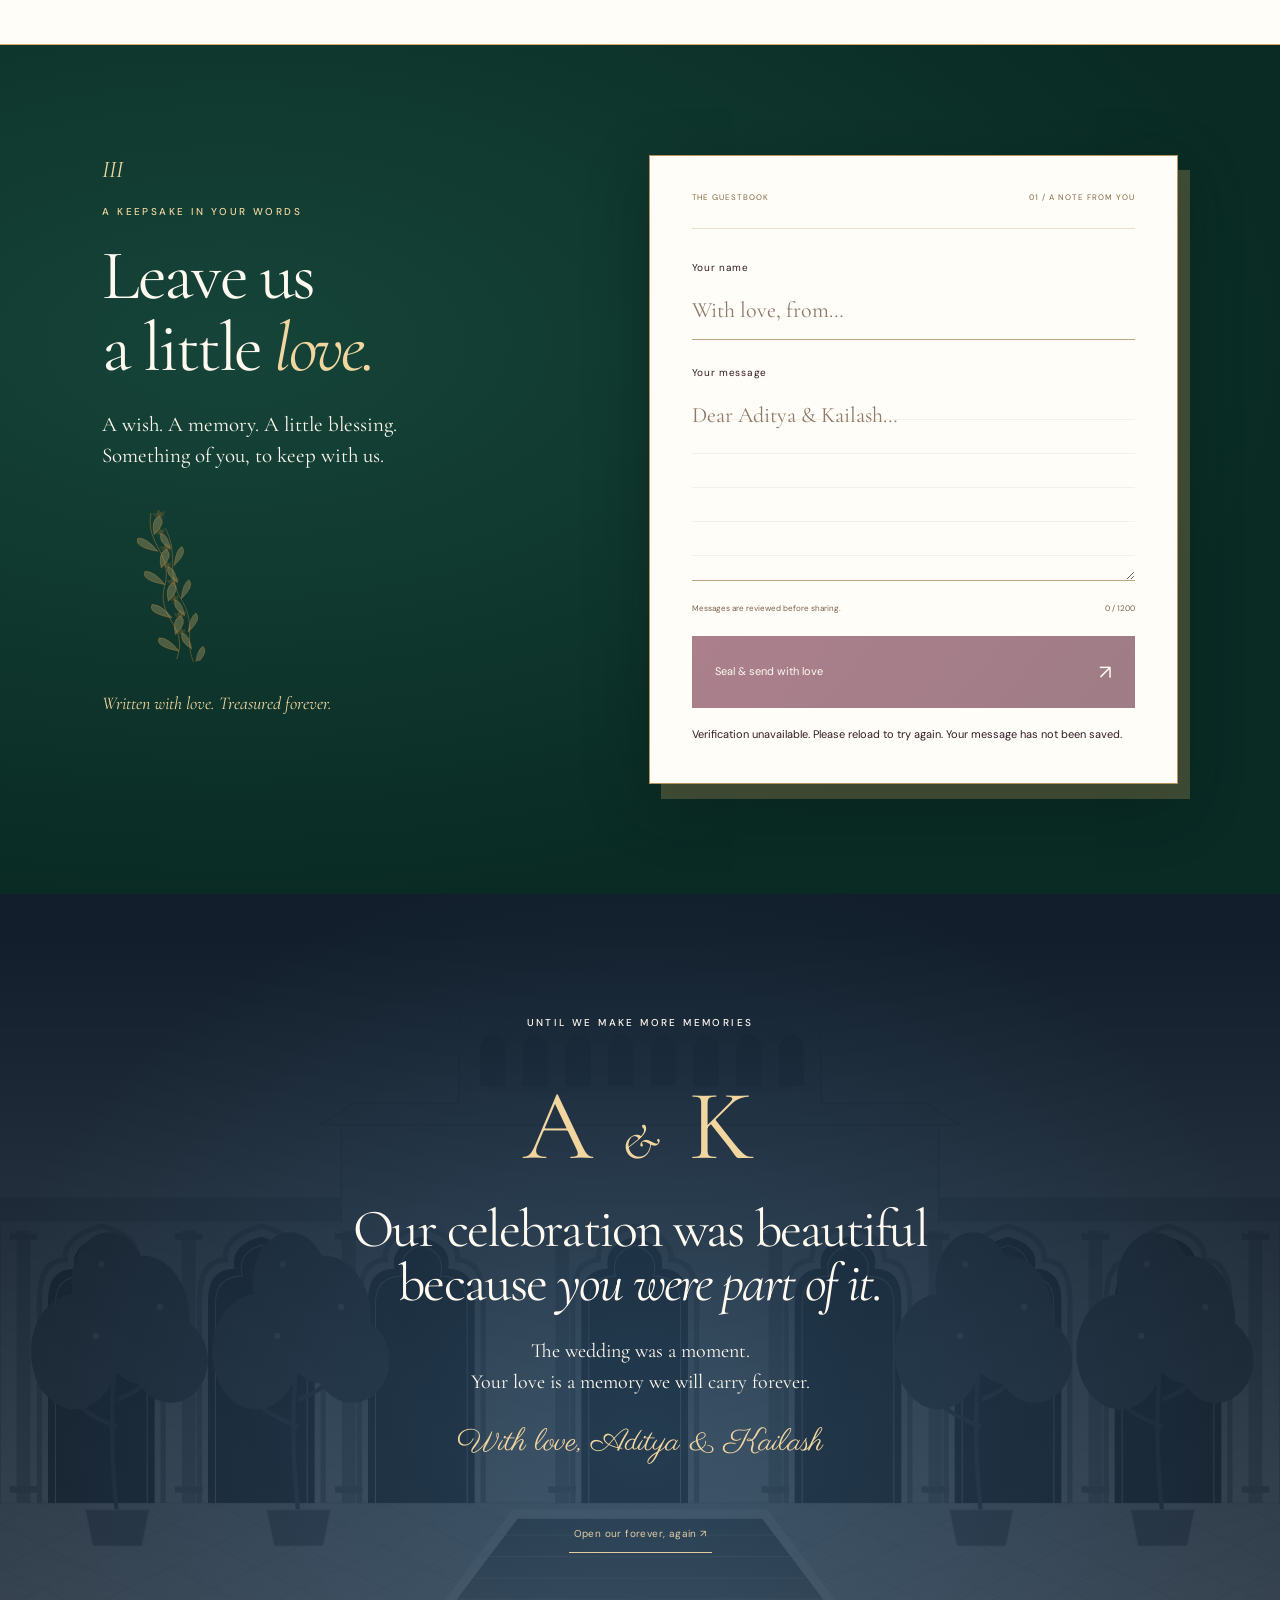
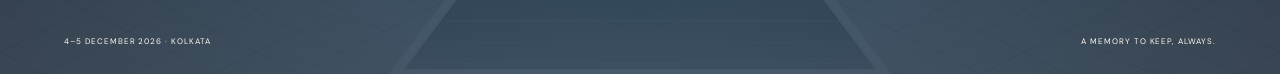
==== commit e6e2082d: "Give the wedding heirloom a richer royal palette" ====
--- a/index.html
+++ b/index.html
@@ -2,7 +2,7 @@
 <html lang="en">
 <head>
 <meta charset="utf-8"><meta name="viewport" content="width=device-width,initial-scale=1">
-<meta name="theme-color" content="#4b1026"><meta name="description" content="An heirloom of love & gratitude. A wedding keepsake from Aditya & Kailash."><meta name="robots" content="noindex">
+<meta name="theme-color" content="#681b36"><meta name="description" content="An heirloom of love & gratitude. A wedding keepsake from Aditya & Kailash."><meta name="robots" content="noindex">
 <title>A & K — An Heirloom of Love</title>
 <link rel="preconnect" href="https://fonts.googleapis.com"><link rel="preconnect" href="https://fonts.gstatic.com" crossorigin>
 <link href="https://fonts.googleapis.com/css2?family=Cormorant+Garamond:ital,wght@0,400;0,500;0,600;1,400;1,500&family=DM+Sans:wght@400;500;600&family=Parisienne&display=swap" rel="stylesheet">
--- a/thank-you.css
+++ b/thank-you.css
@@ -11,3 +11,235 @@
 @media(max-width:760px){.palace-portal{height:53svh}.entrance-heading{top:9%}.portal-crown{height:40px}}
 .courtyard{height:390px;bottom:0}.courtyard img{height:100%;max-height:none;object-fit:cover;object-position:bottom}.hero-copy{padding-top:60px}
 @media(max-width:760px){.courtyard{height:320px}.hero-copy{padding-top:66px}}
+.envelope-flap{transition:transform 1.1s var(--ease),opacity .5s .6s}.envelope.open .envelope-flap{opacity:0;pointer-events:none}
+.motion-paused *,.motion-paused *:before,.motion-paused *:after{animation:none!important;transition:none!important}.motion-paused .signature-line{stroke-dashoffset:0}.motion-paused .petals,.motion-paused .lanterns{display:none}
+.writing-desk,.guestbook-intro{min-width:0}.turnstile-holder{width:100%}
+
+/* Royal palette. Gold foil is decorative; use dark bronze for text on paper. */
+:root {
+  --wine: #681b36;
+  --wine-deep: #2b0b19;
+  --jade: #164438;
+  --jade-deep: #092b24;
+  --midnight: #121e2b;
+  --gold: #8b5d2f;
+  --foil: #d8aa67;
+  --champagne: #f2d6a0;
+  --ivory: #fff9ef;
+  --paper: #fffdf7;
+  --rose-paper: #f8eae5;
+  --ink: #321b24;
+}
+
+.entrance {
+  color: var(--ivory);
+  background: radial-gradient(ellipse at 50% 43%, #762b42 0%, #441425 47%, #220a15 86%);
+}
+
+.entrance::before {
+  inset: clamp(10px, 2vw, 24px);
+  border-color: #d8aa677a;
+  outline: 1px solid #d8aa672b;
+  outline-offset: -6px;
+}
+
+.entrance::after {
+  position: absolute;
+  inset: 0;
+  pointer-events: none;
+  content: '';
+  background: repeating-linear-gradient(45deg, transparent 0 23px, #f2d6a008 23px 24px),
+    repeating-linear-gradient(-45deg, transparent 0 23px, #f2d6a008 23px 24px);
+  mask-image: radial-gradient(ellipse, transparent 37%, #000 90%);
+}
+
+.entrance-heading p,
+.entrance-footer p,
+.entrance .quiet {
+  color: var(--ivory);
+}
+
+.entrance-heading .eyebrow,
+.entrance-footer > span,
+.portal-crown {
+  color: var(--champagne);
+}
+
+.palace-portal {
+  box-shadow: 0 0 0 3px #f2d6a0, 0 0 0 9px #916034,
+    0 0 0 10px #e6ba78, 0 0 0 17px #36101d,
+    0 0 0 18px #d8aa6780, 0 24px 62px #18070dc4;
+}
+
+.entry-seal,
+.small-seal {
+  color: var(--champagne);
+  background: radial-gradient(circle at 35% 24%, #9e3f5a, var(--wine) 54%, var(--wine-deep));
+  border-color: var(--foil);
+}
+
+.entry-seal {
+  box-shadow: 0 0 0 4px #3b1020, 0 0 0 5px #f2d6a080, 0 8px 25px #210910b0;
+}
+
+.entrance.opening .gate-court {
+  opacity: 1;
+}
+
+.site-header {
+  background: var(--paper);
+  border-bottom-color: #a97c4a45;
+  color: var(--wine);
+}
+
+.hero {
+  background: radial-gradient(ellipse at 50% 17%, var(--paper) 5%, var(--ivory) 47%, #f2e0cb 100%);
+}
+
+.hero-border {
+  border-color: #a8753d85;
+  box-shadow: inset 0 0 0 4px #fff9ef65;
+}
+
+.hero .eyebrow,
+.section-label .eyebrow,
+.memories-heading .eyebrow {
+  color: var(--gold);
+}
+
+.letter-section {
+  background: radial-gradient(ellipse at 50% 40%, #fdf5ef, var(--rose-paper) 80%);
+}
+
+.section-label em,
+.memories-heading em {
+  color: var(--wine);
+}
+
+.envelope-back {
+  background: var(--wine-deep);
+  border-color: var(--foil);
+  box-shadow: 0 25px 60px #681b3633;
+}
+
+.envelope-front {
+  background: linear-gradient(135deg, #a84660, var(--wine) 55%, #4a142a);
+}
+
+.envelope-flap {
+  background: linear-gradient(150deg, #bd6979, #8e2e4a);
+}
+
+.letter-open {
+  color: var(--ivory);
+}
+
+.letter-paper,
+.writing-desk {
+  background-color: var(--paper);
+  border-color: #bb925b;
+}
+
+.moving-ribbon {
+  background: var(--wine-deep);
+  border-color: var(--foil);
+  color: var(--champagne);
+}
+
+.memories {
+  background: linear-gradient(var(--ivory), var(--paper) 75%);
+}
+
+.gallery-window {
+  border-color: var(--gold);
+  box-shadow: 0 14px 45px #42222816;
+}
+
+.memory-slide {
+  background: radial-gradient(ellipse at 81% 35%, var(--scene-light), var(--scene-bg) 69%);
+}
+
+.memory-slide.mehendi {
+  --scene-bg: #13372b;
+  --scene-light: #35715a;
+  --scene-ink: #fff3d7;
+  --scene-gold: #e0c087;
+}
+
+.memory-slide.sangeet {
+  --scene-bg: #25162e;
+  --scene-light: #5d3c6a;
+  --scene-ink: #fff0df;
+  --scene-gold: #d9b7da;
+}
+
+.memory-slide.haldi {
+  --scene-bg: #77411a;
+  --scene-light: #b96d23;
+  --scene-ink: #fff7dc;
+  --scene-gold: #ffdc8b;
+}
+
+.memory-slide.wedding {
+  --scene-bg: #491327;
+  --scene-light: #913c54;
+  --scene-ink: #fff3da;
+  --scene-gold: #f4ca93;
+}
+
+.chapter-tabs button {
+  color: #68524a;
+}
+
+.chapter-tabs button[aria-current='true'] {
+  background: linear-gradient(#f8eae5, transparent 95%);
+  font-weight: 600;
+}
+
+.guestbook {
+  background: radial-gradient(ellipse at 18% 35%, var(--jade), var(--jade-deep) 72%);
+  border-top-color: var(--foil);
+}
+
+.guestbook-intro {
+  color: var(--ivory);
+}
+
+.guestbook-intro :is(em, .chapter-num, .eyebrow, .guestbook-footnote) {
+  color: var(--champagne);
+}
+
+.writing-desk {
+  box-shadow: 12px 15px 0 #d8aa6740, 0 20px 55px #07191468;
+}
+
+.send-button {
+  background: linear-gradient(130deg, var(--wine), #51142a);
+}
+
+.farewell {
+  background: radial-gradient(ellipse at 50% 70%, #284055, var(--midnight) 75%);
+  color: var(--ivory);
+}
+
+.night-court {
+  background: linear-gradient(var(--midnight) 5%, #121e2b45), url('assets/courtyard.svg') center bottom / cover;
+  opacity: .3;
+}
+
+.farewell-monogram,
+.farewell .signature {
+  color: var(--champagne);
+}
+
+:is(.entrance, .farewell) :focus-visible {
+  outline-color: var(--champagne);
+}
+
+@media (max-width: 760px) {
+  .palace-portal {
+    box-shadow: 0 0 0 2px #f2d6a0, 0 0 0 6px #916034,
+      0 0 0 7px #e6ba78, 0 0 0 12px #36101d,
+      0 0 0 13px #d8aa6780, 0 20px 50px #18070da0;
+  }
+}
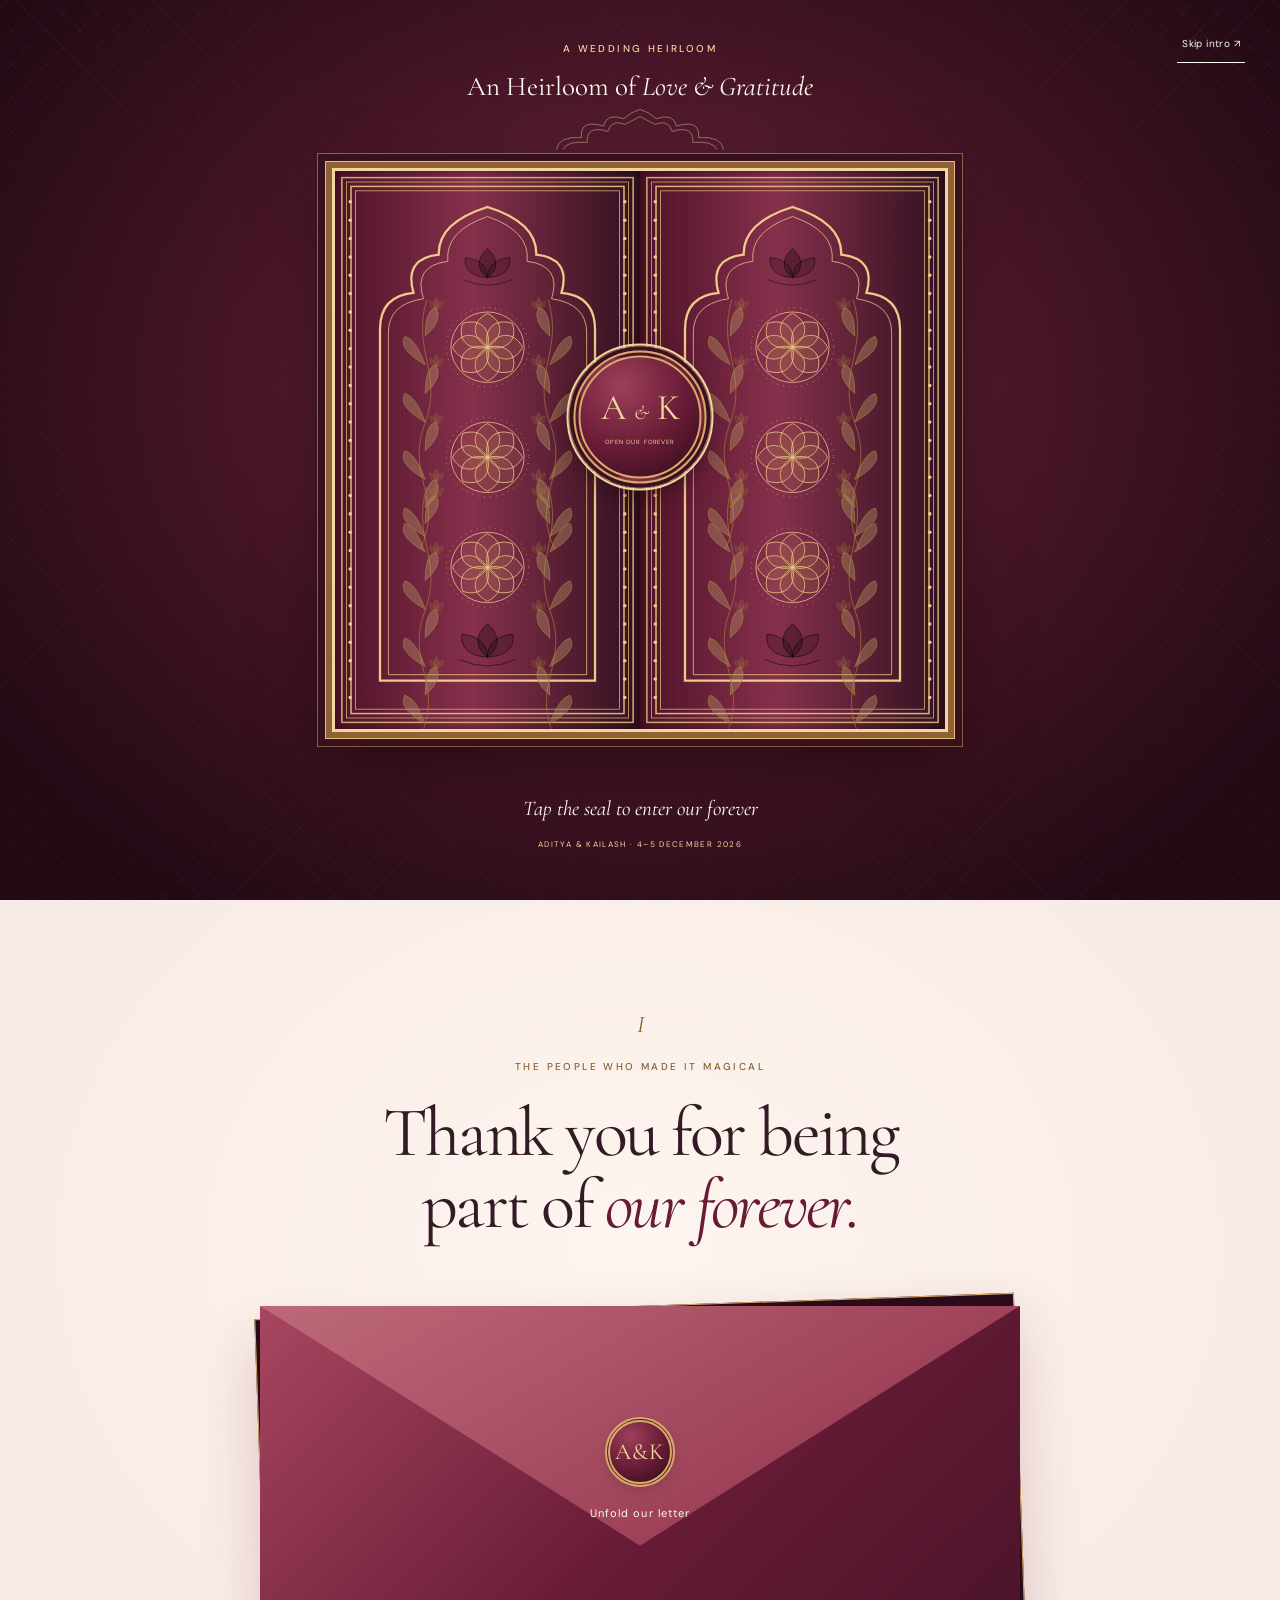
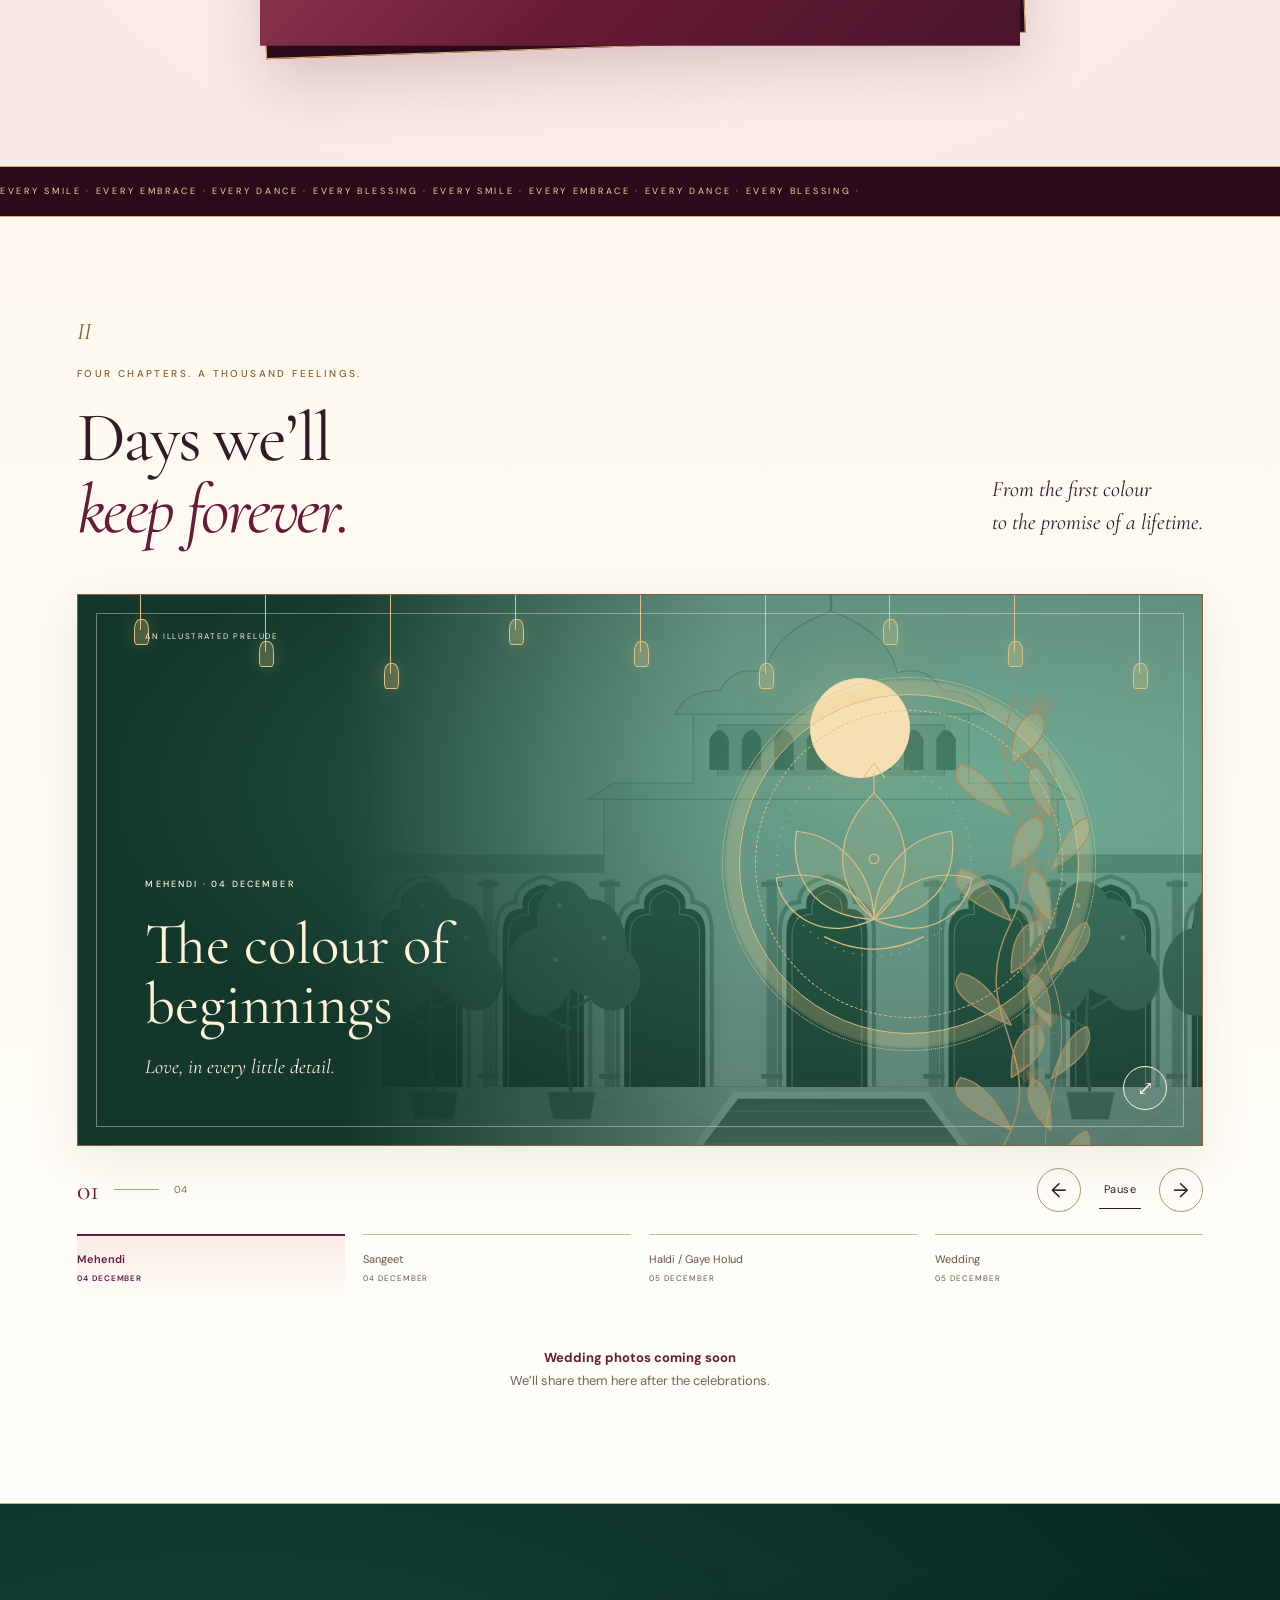
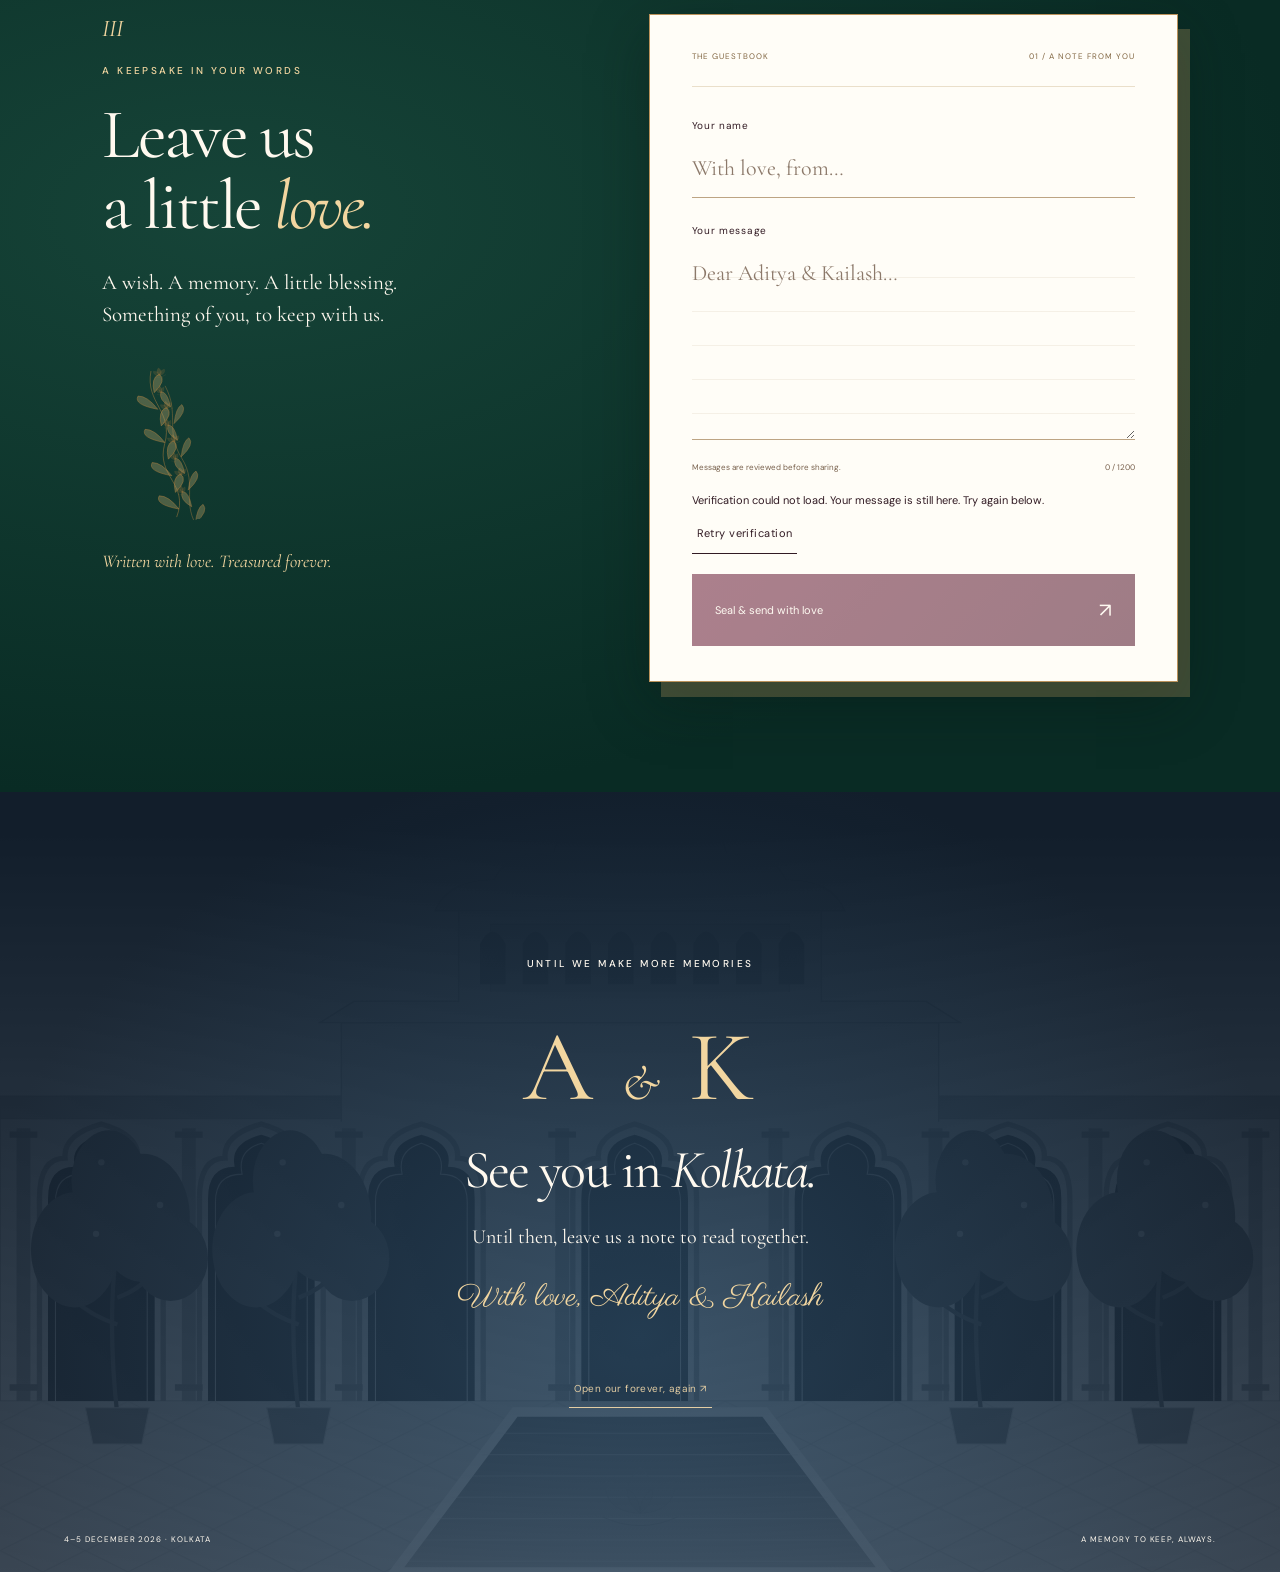
==== commit 8caca993: "Reveal the invitation portrait in the Wedding Legacy keepsake" ====
--- a/index.html
+++ b/index.html
@@ -12,7 +12,7 @@
 <body>
 <a class="skip-link" href="#main">Skip to our keepsake</a>
 <div class="entrance" id="royalGate" role="dialog" aria-modal="true" aria-label="An heirloom of love and gratitude" hidden>
-  <div class="gate-court" aria-hidden="true"></div><div class="gate-light" aria-hidden="true"></div>
+  <div class="gate-backdrop" aria-hidden="true"></div><div class="gate-light" aria-hidden="true"></div>
   <div class="entrance-heading"><span class="eyebrow">A WEDDING HEIRLOOM</span><p>An Heirloom of <em>Love & Gratitude</em></p></div>
   <div class="palace-portal">
     <div class="portal-crown" aria-hidden="true"><svg viewBox="0 0 400 100"><path d="M10 92Q15 61 67 65Q63 22 117 39Q124 8 163 22Q180 6 200 1Q220 6 237 22Q276 8 283 39Q337 22 333 65Q385 61 390 92" fill="none" stroke="currentColor"/><path d="M25 92Q33 72 80 76Q77 36 127 51Q136 22 166 35L200 17L234 35Q264 22 273 51Q323 36 320 76Q367 72 375 92" fill="none" stroke="currentColor"/></svg></div>
@@ -26,10 +26,23 @@
 <header class="site-header"><a href="#main" class="wordmark" aria-label="Aditya and Kailash home">A <i>&</i> K</a><span>AN HEIRLOOM OF LOVE</span><button class="quiet" id="motionToggle" aria-pressed="false">Pause motion</button></header>
 <main id="main" tabindex="-1">
 <section class="hero" aria-labelledby="heroTitle">
- <div class="hero-border" aria-hidden="true"></div><div class="hero-botanical left" aria-hidden="true"></div><div class="hero-botanical right" aria-hidden="true"></div>
- <div class="hero-copy"><p class="eyebrow">A LITTLE PIECE OF OUR FOREVER</p><div class="fine-ornament" aria-hidden="true">◇</div><h1 id="heroTitle">From Our Hearts,<br><em>To Yours.</em></h1><p class="hero-caption">Some moments become memories.<br>Some people make them unforgettable.</p><p class="couple">Aditya <span>&</span> Kailash</p><a class="text-link" href="#letter">A letter, just for you <span>↓</span></a></div>
- <div class="courtyard" aria-hidden="true"><img src="assets/courtyard.svg" alt="" width="1200" height="800"><div class="sunbeam"></div></div>
- <div class="hero-bottom"><span>4–5 DECEMBER 2026</span><span>VEDIC VILLAGE · KOLKATA</span></div>
+ <div class="hero-border" aria-hidden="true"></div>
+ <div class="hero-content">
+  <figure class="hero-portrait">
+   <img src="https://kailashprasad.com/wedding-invitation/assets/gallery/traditional-portrait.webp" alt="Aditya and Kailash together in traditional attire" fetchpriority="high">
+  </figure>
+  <div class="hero-copy">
+   <p class="eyebrow">A WEDDING HEIRLOOM</p>
+   <h1 id="heroTitle">From Our Hearts,<br><em>To Yours.</em></h1>
+   <p class="couple">Aditya <span>&amp;</span> Kailash</p>
+   <p class="hero-details">4–5 December 2026 · Vedic Village, Kolkata</p>
+   <nav class="keepsake-links" aria-label="Explore our keepsake">
+    <a href="#letter">Read our letter</a>
+    <a href="#photos">Wedding photos</a>
+    <a href="#message">Leave us a note</a>
+   </nav>
+  </div>
+ </div>
 </section>
 <section class="letter-section" id="letter" aria-labelledby="letterTitle">
  <div class="section-label reveal"><span class="chapter-num">I</span><p class="eyebrow">THE PEOPLE WHO MADE IT MAGICAL</p><h2 id="letterTitle">Thank you for being<br>part of <em>our forever.</em></h2></div>
@@ -40,9 +53,9 @@
   <article class="letter-paper" id="letterPaper">
    <div class="paper-top"><span>A & K</span><span>WITH LOVE, ALWAYS</span></div>
    <h3>To our dearest<br><em>family & friends,</em></h3>
-   <p>Thank you for being part of our celebrations. For every smile, every embrace, every dance, and every blessing.</p>
-   <p>What made our wedding truly special was the wonderful people who shared it with us.</p>
-   <p>As we begin our journey together, we carry your love, laughter, and blessings in our hearts. These memories will stay with us forever.</p>
+   <p>Whether you’re travelling to Kolkata or sending us your blessings from afar, thank you for being part of these days with us.</p>
+   <p>We can’t wait to see everyone together at Vedic Village, from the first colours of Mehendi to the last song at Sangeet.</p>
+   <p>We made this little corner for the photos, messages and moments we’ll want to come back to once the celebrations are over.</p>
    <p class="letter-closing">With endless love and gratitude,</p><div class="signature">Aditya & Kailash</div>
    <svg class="signature-line" viewBox="0 0 260 25" aria-hidden="true"><path d="M5 17Q90 0 200 15T252 8M180 22Q226 14 255 19"/></svg>
    <p class="letter-date">4–5 DECEMBER 2026 · KOLKATA</p>
@@ -58,18 +71,21 @@
   <div class="chapter-tabs" id="memoryDots" aria-label="Choose a wedding chapter"></div>
   <p class="sr-only" id="galleryStatus" aria-live="polite"></p>
  </div>
- <div class="album-link reveal"><a class="text-link" id="albumLink" href="https://example.com/wedding-photos" target="_blank" rel="noopener">Explore Our Wedding Album <span>↗</span></a><p>Illustrated previews for now. Our photographs will follow.<br><span id="albumNote">Album link is a temporary placeholder.</span></p></div>
+ <div class="album-link reveal">
+  <a class="text-link" id="albumLink" target="_blank" rel="noopener" hidden>Explore our wedding album <span aria-hidden="true">↗</span></a>
+  <p id="albumNote"><strong>Wedding photos coming soon</strong><br>We’ll share them here after the celebrations.</p>
+ </div>
 </section>
 <section class="guestbook" id="message" aria-labelledby="messageTitle">
  <div class="guestbook-intro reveal"><span class="chapter-num">III</span><p class="eyebrow">A KEEPSAKE IN YOUR WORDS</p><h2 id="messageTitle">Leave us<br>a little <em>love.</em></h2><p>A wish. A memory. A little blessing.<br>Something of you, to keep with us.</p><div class="ink-flower" aria-hidden="true"></div><span class="guestbook-footnote">Written with love. Treasured forever.</span></div>
  <div class="writing-desk reveal"><div class="desk-heading"><span>THE GUESTBOOK</span><span>01 / A NOTE FROM YOU</span></div>
-  <form id="blessingForm"><label for="blessingName">Your name</label><input id="blessingName" name="name" autocomplete="name" maxlength="80" required placeholder="With love, from…"><label for="blessingText">Your message</label><textarea id="blessingText" name="message" maxlength="1200" required rows="5" placeholder="Dear Aditya & Kailash…"></textarea><div class="message-meta"><span>Messages are reviewed before sharing.</span><span id="charCount">0 / 1200</span></div><input id="blessingType" type="hidden" value="blessing"><div id="verificationSlot"></div><button class="send-button" type="submit" disabled><span>Seal & send with love</span><span aria-hidden="true">↗</span></button><p id="blessingStatus" role="status" aria-live="polite">Preparing secure verification…</p></form>
+  <form id="blessingForm"><label for="blessingName">Your name</label><input id="blessingName" name="name" autocomplete="name" maxlength="80" required placeholder="With love, from…"><label for="blessingText">Your message</label><textarea id="blessingText" name="message" maxlength="1200" required rows="5" placeholder="Dear Aditya & Kailash…"></textarea><div class="message-meta"><span>Messages are reviewed before sharing.</span><span id="charCount">0 / 1200</span></div><input id="blessingType" type="hidden" value="blessing"><p id="blessingStatus" role="status" aria-live="polite">Preparing secure verification…</p><div id="verificationSlot"></div><button class="quiet" type="button" id="retryVerification" hidden>Retry verification</button><button class="send-button" type="submit" disabled><span>Seal & send with love</span><span aria-hidden="true">↗</span></button></form>
   <div class="sent-keepsake" id="sentKeepsake" hidden><div class="flying-letter" aria-hidden="true"><span>A&K</span></div><h3>A little love,<br><em>kept forever.</em></h3><p>Your message has been saved<br>and is awaiting approval. Thank you.</p><button class="text-link" id="writeAgain">Write another note ↗</button></div>
  </div>
 </section>
 <footer class="farewell" id="farewell">
  <div class="night-court" aria-hidden="true"></div><div class="lanterns" aria-hidden="true"><i></i><i></i><i></i><i></i><i></i></div>
- <div class="farewell-copy reveal"><p class="eyebrow">UNTIL WE MAKE MORE MEMORIES</p><div class="farewell-monogram">A <i>&</i> K</div><h2>Our celebration was beautiful<br>because <em>you were part of it.</em></h2><p>The wedding was a moment.<br>Your love is a memory we will carry forever.</p><div class="signature">With love, Aditya & Kailash</div><button class="quiet" id="replayIntro">Open our forever, again ↗</button></div>
+ <div class="farewell-copy reveal"><p class="eyebrow">UNTIL WE MAKE MORE MEMORIES</p><div class="farewell-monogram">A <i>&</i> K</div><h2>See you in <em>Kolkata.</em></h2><p>Until then, leave us a note to read together.</p><div class="signature">With love, Aditya & Kailash</div><button class="quiet" id="replayIntro">Open our forever, again ↗</button></div>
  <div class="footer-line"><span>4–5 DECEMBER 2026 · KOLKATA</span><span>A MEMORY TO KEEP, ALWAYS.</span></div>
 </footer>
 </main>
--- a/thank-you.css
+++ b/thank-you.css
@@ -243,3 +243,76 @@
       0 0 0 13px #d8aa6780, 0 20px 50px #18070da0;
   }
 }
+
+/* Let the doors open onto the actual portrait, with no intermediate scene. */
+.entrance { background: transparent; }
+.gate-backdrop {
+  position: absolute;
+  inset: 0;
+  background: radial-gradient(ellipse at 50% 43%, #762b42, #441425 47%, #220a15 86%);
+  transition: opacity 1.35s .55s var(--ease);
+}
+.entrance.opening .gate-backdrop { opacity: 0; }
+.entrance.opening .gate-light { opacity: .28; }
+.entrance.opening .skip-intro { color: var(--ivory); background: var(--wine-deep); padding-inline: 12px; }
+
+.hero {
+  height: auto;
+  min-height: calc(100svh - 76px);
+  max-height: none;
+  display: grid;
+  place-items: center;
+  padding: clamp(48px, 7vw, 98px) clamp(25px, 8vw, 115px);
+}
+.hero-content {
+  position: relative;
+  z-index: 2;
+  display: grid;
+  grid-template-columns: minmax(0, 1fr) minmax(0, 1fr);
+  align-items: center;
+  gap: clamp(28px, 6vw, 88px);
+  width: min(100%, 1160px);
+}
+.hero-portrait {
+  margin: 0;
+  aspect-ratio: 4 / 5;
+  overflow: hidden;
+  border-radius: 48% 48% 2px 2px / 26% 26% 2px 2px;
+  border: 2px solid var(--foil);
+  outline: 1px solid var(--gold);
+  outline-offset: 7px;
+  background: var(--wine-deep);
+  box-shadow: 0 20px 65px #49172c33;
+}
+.hero-portrait img { width: 100%; height: 100%; object-fit: cover; object-position: 50% 40%; }
+.hero-copy { padding: 0; }
+.hero h1 { font-size: clamp(50px, 6.15vw, 94px); margin-top: 16px; }
+.hero-details { color: #765447; font-size: 12px; }
+.keepsake-links { display: flex; flex-wrap: wrap; justify-content: center; gap: 9px; margin-top: 24px; }
+.keepsake-links a {
+  display: inline-flex;
+  align-items: center;
+  justify-content: center;
+  min-height: 44px;
+  padding: 8px 14px;
+  border: 1px solid var(--gold);
+  color: var(--wine);
+  background: var(--paper);
+  font-weight: 600;
+}
+.keepsake-links a:first-child { color: var(--paper); background: var(--wine); border-color: var(--wine); }
+.keepsake-links a:hover { text-decoration: underline; text-underline-offset: 3px; }
+.album-link p { font-size: 13px; }
+.album-link strong { color: var(--wine); }
+.memory-track { transition-duration: .65s; }
+body:has(.letter-section :focus, .writing-desk :focus) .petals i { animation-play-state: paused; }
+
+@media (max-width: 760px) {
+  .hero { min-height: calc(100svh - 64px); padding: 37px 27px 45px; }
+  .hero-content { grid-template-columns: minmax(0, 1fr); max-width: 450px; gap: 27px; }
+  .hero-portrait { width: min(100%, 310px); aspect-ratio: 5 / 6; justify-self: center; }
+  .hero h1 { font-size: clamp(44px, 10vw, 66px); margin-top: 9px; }
+  .hero .couple { margin: 12px 0 5px; }
+  .keepsake-links { margin-top: 16px; }
+  .keepsake-links a { font-size: 11px; padding-inline: 10px; }
+}
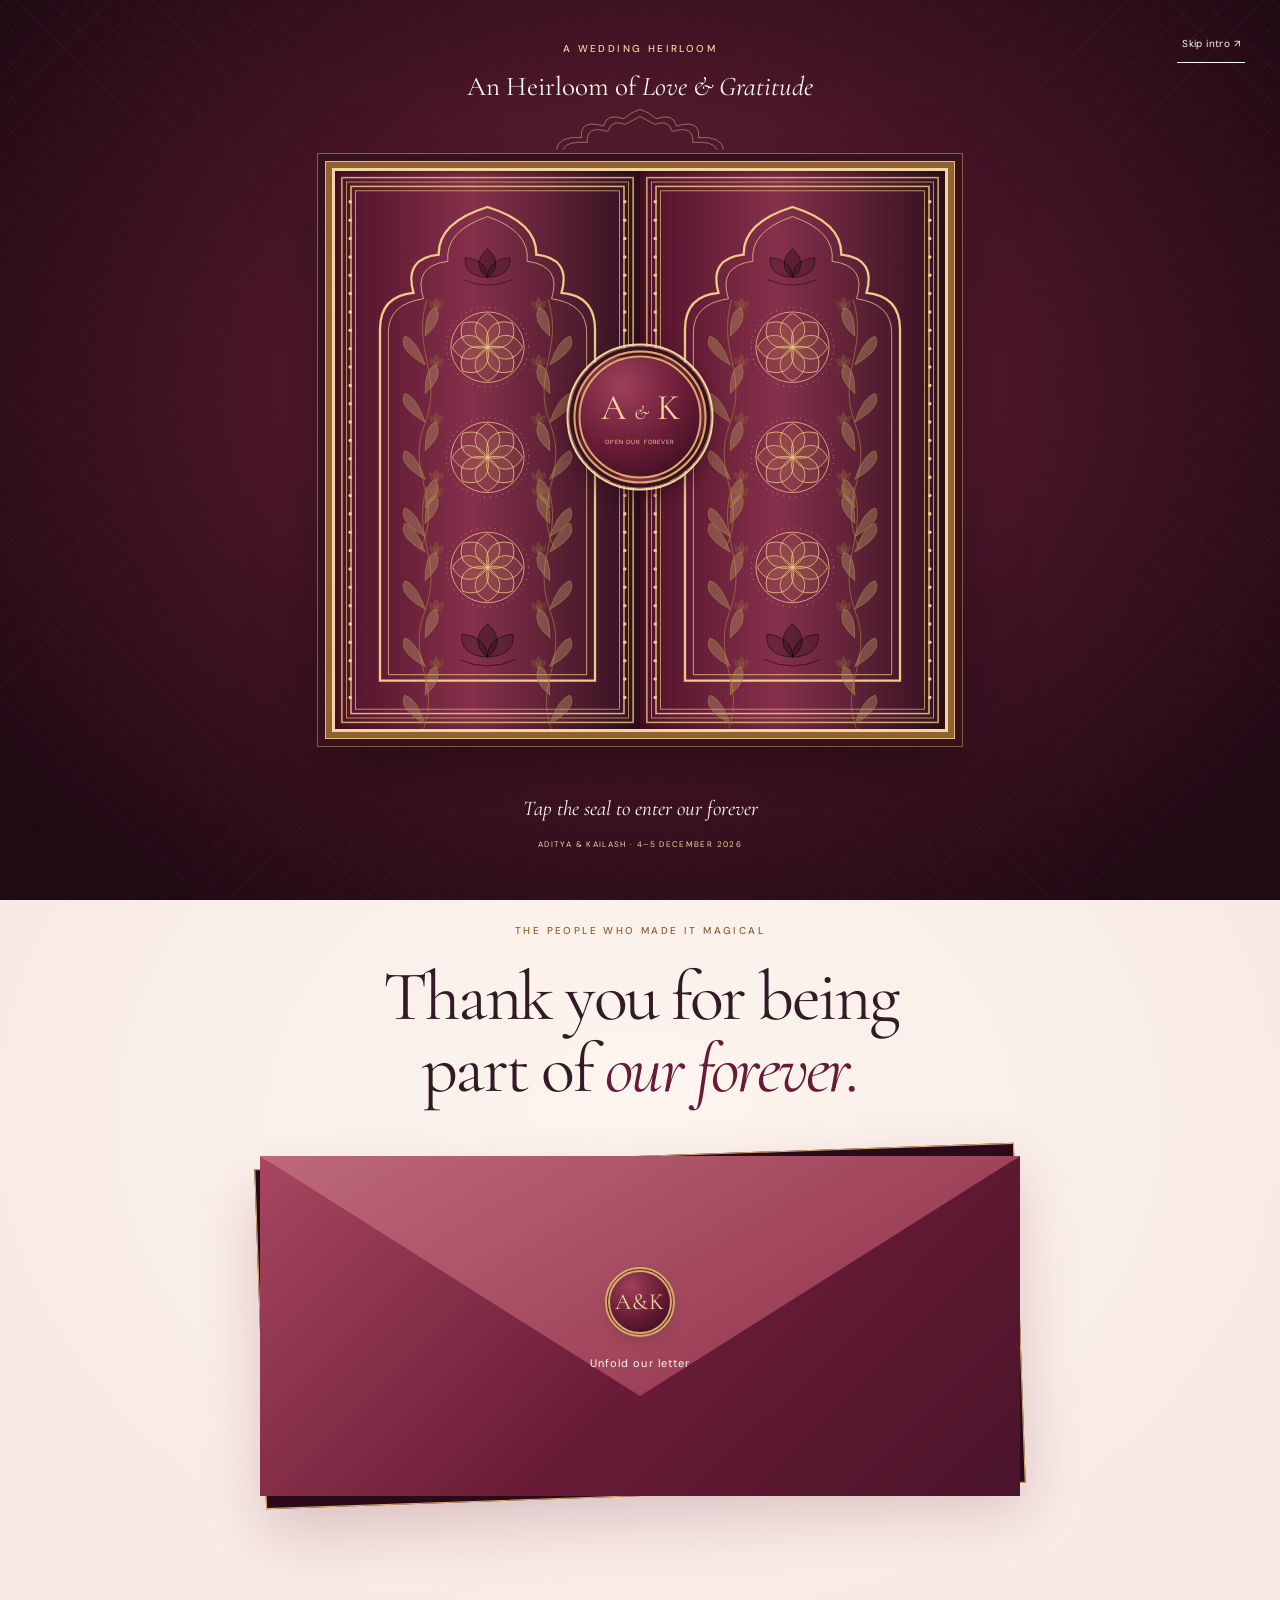
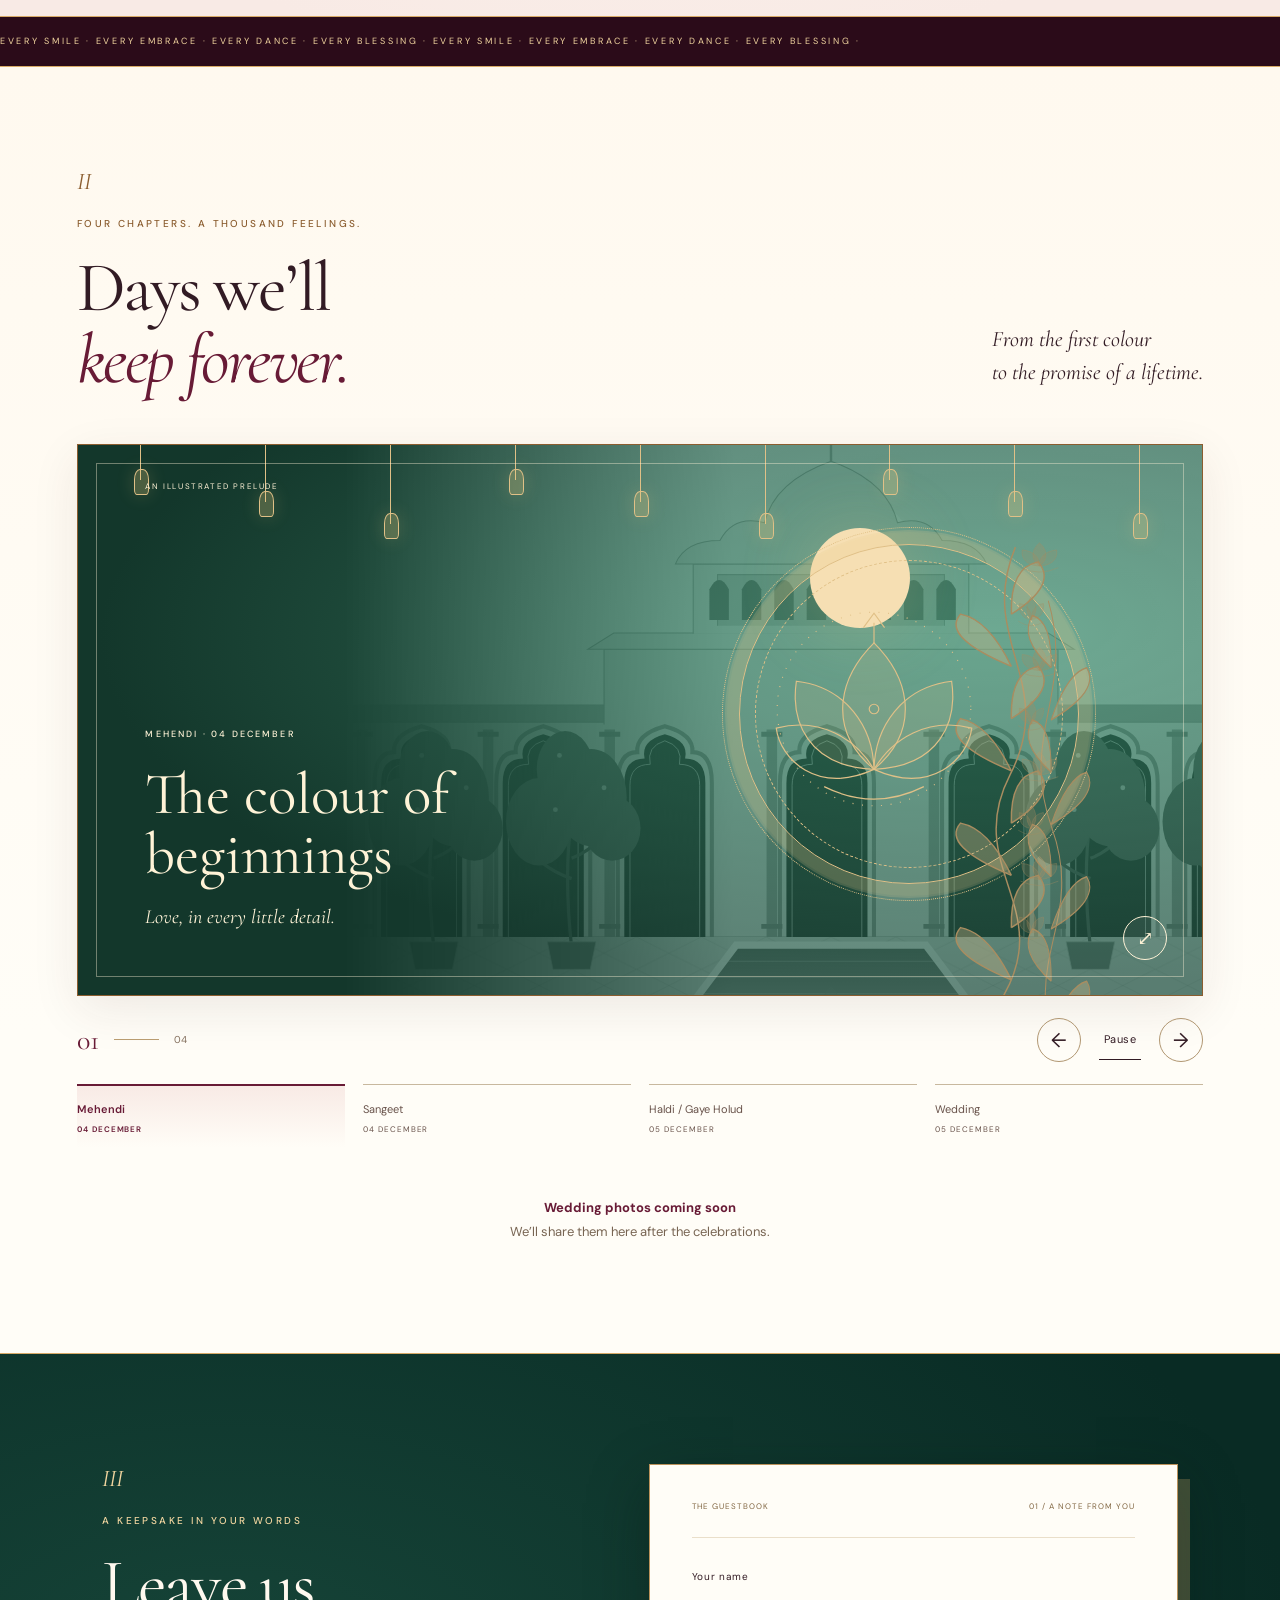
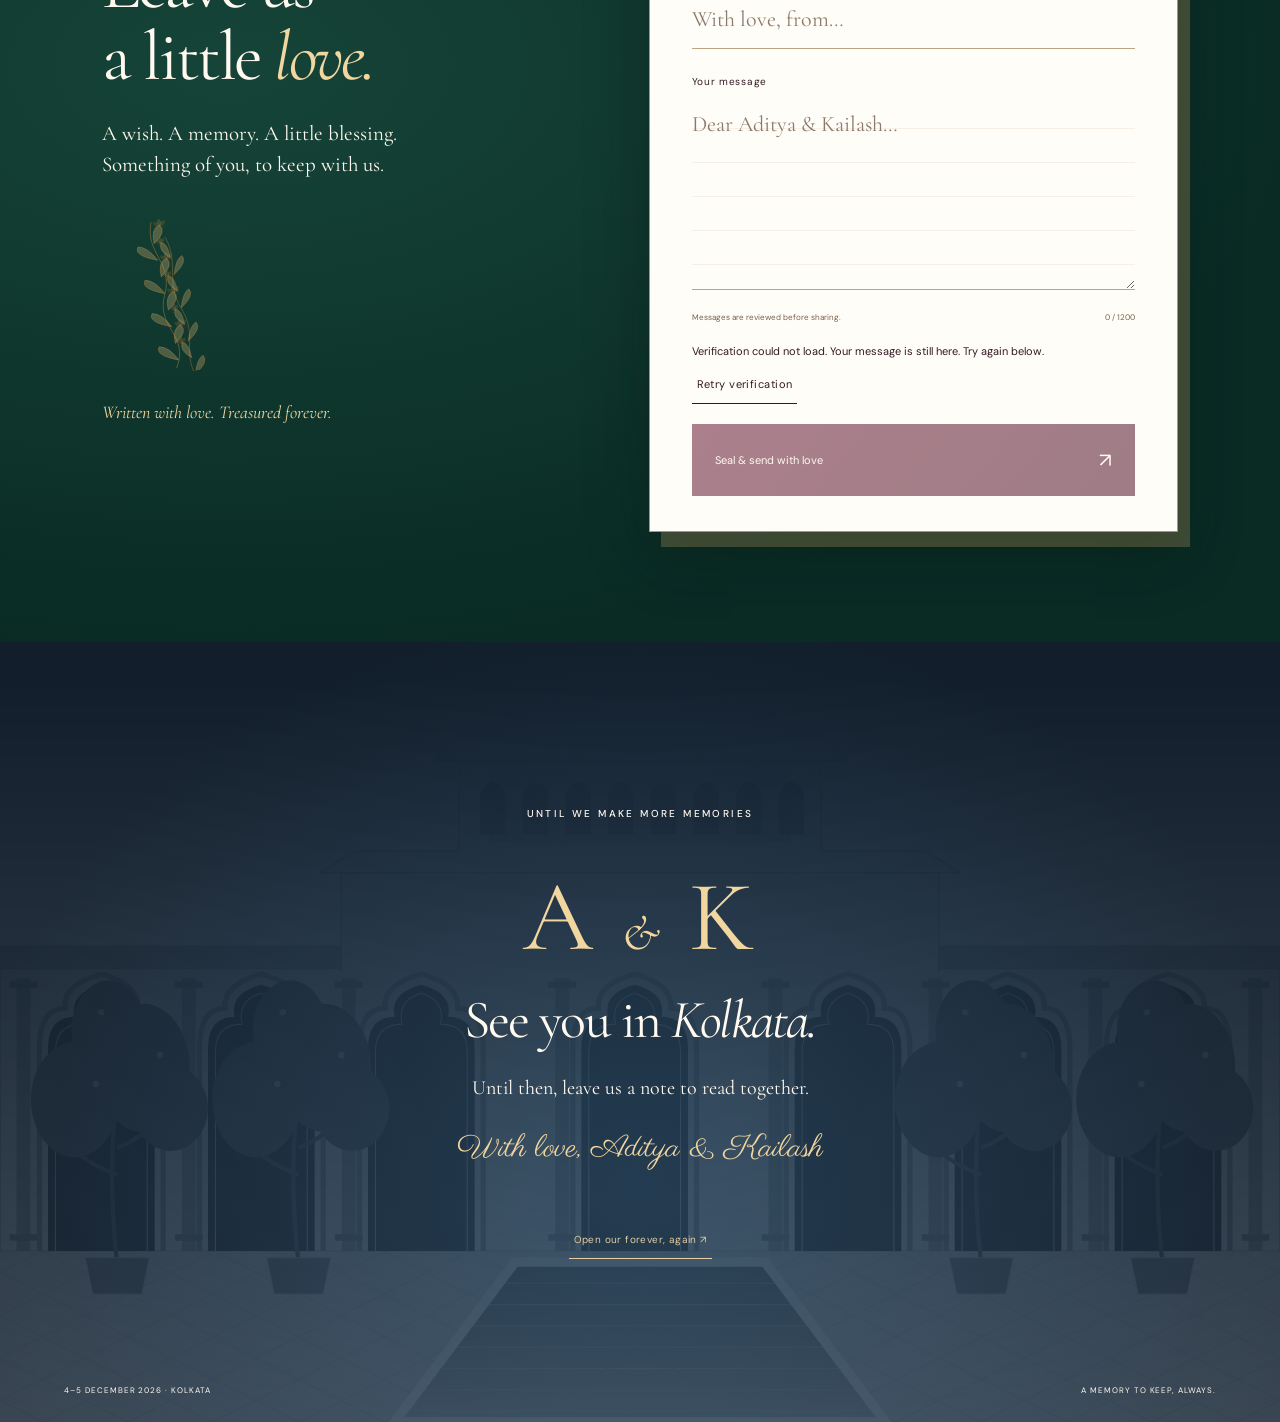
==== commit 07060874: "Frame the Wedding Legacy portrait in a royal palace gallery" ====
--- a/index.html
+++ b/index.html
@@ -6,7 +6,7 @@
 <title>A & K — An Heirloom of Love</title>
 <link rel="preconnect" href="https://fonts.googleapis.com"><link rel="preconnect" href="https://fonts.gstatic.com" crossorigin>
 <link href="https://fonts.googleapis.com/css2?family=Cormorant+Garamond:ital,wght@0,400;0,500;0,600;1,400;1,500&family=DM+Sans:wght@400;500;600&family=Parisienne&display=swap" rel="stylesheet">
-<link rel="preload" href="assets/door.svg" as="image"><link rel="stylesheet" href="thank-you.css">
+<link rel="preload" href="assets/door.svg" as="image"><link rel="stylesheet" href="thank-you.css?v=20261109-palace">
 <script>document.documentElement.classList.add('js')</script>
 </head>
 <body>
@@ -32,17 +32,19 @@
    <img src="https://kailashprasad.com/wedding-invitation/assets/gallery/traditional-portrait.webp" alt="Aditya and Kailash together in traditional attire" fetchpriority="high">
   </figure>
   <div class="hero-copy">
+   <div class="hero-crest" aria-hidden="true"><span>A <i>&amp;</i> K</span></div>
    <p class="eyebrow">A WEDDING HEIRLOOM</p>
    <h1 id="heroTitle">From Our Hearts,<br><em>To Yours.</em></h1>
    <p class="couple">Aditya <span>&amp;</span> Kailash</p>
    <p class="hero-details">4–5 December 2026 · Vedic Village, Kolkata</p>
-   <nav class="keepsake-links" aria-label="Explore our keepsake">
-    <a href="#letter">Read our letter</a>
-    <a href="#photos">Wedding photos</a>
-    <a href="#message">Leave us a note</a>
-   </nav>
+   <a class="hero-letter" href="#letter">Open our letter <span aria-hidden="true">↓</span></a>
   </div>
  </div>
+ <nav class="keepsake-links" aria-label="Explore our keepsake">
+  <a href="#letter"><span class="index-no" aria-hidden="true">I</span><span>Our letter<small>A note for you</small></span><span class="index-arrow" aria-hidden="true">↘</span></a>
+  <a href="#photos"><span class="index-no" aria-hidden="true">II</span><span>Wedding photos<small>Four celebrations</small></span><span class="index-arrow" aria-hidden="true">↘</span></a>
+  <a href="#message"><span class="index-no" aria-hidden="true">III</span><span>Guestbook<small>Leave us a note</small></span><span class="index-arrow" aria-hidden="true">↘</span></a>
+ </nav>
 </section>
 <section class="letter-section" id="letter" aria-labelledby="letterTitle">
  <div class="section-label reveal"><span class="chapter-num">I</span><p class="eyebrow">THE PEOPLE WHO MADE IT MAGICAL</p><h2 id="letterTitle">Thank you for being<br>part of <em>our forever.</em></h2></div>
@@ -91,5 +93,5 @@
 </main>
 <dialog id="lightbox" aria-label="Wedding memory enlarged"><button class="round close-lightbox" id="closeLightbox" aria-label="Close enlarged memory">×</button><div id="lightboxContent"></div><p id="lightboxCaption"></p></dialog>
 <noscript><style>.letter-paper{display:block}.letter-open,.envelope-flap,.envelope-front{display:none}</style><p class="no-js">Please enable JavaScript to explore the illustrated chapters and send a guestbook message.</p></noscript>
-<script src="config.js"></script><script src="memories-config.js"></script><script src="thank-you.js" defer></script><script src="secure-forms.js" defer></script>
+<script src="config.js"></script><script src="memories-config.js?v=20261109-portrait"></script><script src="thank-you.js?v=20261109-portrait" defer></script><script src="secure-forms.js?v=20261109-portrait" defer></script>
 </body></html>
--- a/thank-you.css
+++ b/thank-you.css
@@ -256,63 +256,177 @@
 .entrance.opening .gate-light { opacity: .28; }
 .entrance.opening .skip-intro { color: var(--ivory); background: var(--wine-deep); padding-inline: 12px; }
 
+/* Engraved gallery and chapter index. */
+.site-header {
+  height: 62px;
+  color: var(--champagne);
+  background: #230e18;
+  border-color: #a9774e80;
+}
+.site-header .wordmark i { color: var(--foil); }
+:is(.site-header, .hero) :focus-visible { outline-color: var(--champagne); }
 .hero {
+  display: block;
   height: auto;
-  min-height: calc(100svh - 76px);
+  min-height: 0;
   max-height: none;
-  display: grid;
-  place-items: center;
-  padding: clamp(48px, 7vw, 98px) clamp(25px, 8vw, 115px);
+  padding: clamp(44px, 5vw, 78px) max(6vw, 26px) 0;
+  background: radial-gradient(ellipse at 42% 28%, #71334b, #401425 48%, #240c18 92%);
+  color: #fff2db;
+}
+.hero::before {
+  position: absolute;
+  inset: 0;
+  background: url('assets/palace-gallery.svg') center / cover no-repeat;
+  content: '';
+  pointer-events: none;
+}
+.hero-border {
+  inset: 12px;
+  border: 1px solid #c5975b70;
+  border-radius: 0;
+  box-shadow: inset 0 0 0 4px #efc27f0d;
 }
 .hero-content {
   position: relative;
   z-index: 2;
   display: grid;
-  grid-template-columns: minmax(0, 1fr) minmax(0, 1fr);
+  grid-template-columns: minmax(0, .92fr) minmax(0, 1.08fr);
   align-items: center;
-  gap: clamp(28px, 6vw, 88px);
-  width: min(100%, 1160px);
+  gap: clamp(32px, 7vw, 116px);
+  width: min(100%, 1230px);
+  margin: auto;
 }
 .hero-portrait {
-  margin: 0;
-  aspect-ratio: 4 / 5;
+  position: relative;
+  margin: 0 auto;
+  width: min(100%, 470px);
+  aspect-ratio: 1 / 1.08;
   overflow: hidden;
-  border-radius: 48% 48% 2px 2px / 26% 26% 2px 2px;
-  border: 2px solid var(--foil);
-  outline: 1px solid var(--gold);
-  outline-offset: 7px;
+  border-radius: 48% 48% 2px 2px / 32% 32% 2px 2px;
+  border: 4px double #f4c987;
+  outline: 1px solid #dfab6b;
+  outline-offset: 8px;
   background: var(--wine-deep);
-  box-shadow: 0 20px 65px #49172c33;
-}
-.hero-portrait img { width: 100%; height: 100%; object-fit: cover; object-position: 50% 40%; }
+  box-shadow: 0 0 0 14px #ab71492e, 0 24px 74px #15070fc9;
+}
+.hero-portrait img {
+  width: 100%;
+  height: 100%;
+  object-fit: cover;
+  object-position: 50% 39%;
+}
+.hero-portrait::after {
+  position: absolute;
+  inset: 0;
+  box-shadow: inset 0 0 35px #110c1250;
+  background: linear-gradient(116deg, transparent 30%, #ffde8c24 49%, transparent 67%);
+  background-size: 240% 100%;
+  content: '';
+  pointer-events: none;
+  animation: portrait-glimmer 11s ease-in-out infinite;
+}
+@keyframes portrait-glimmer {
+  0%, 62% { background-position: 100% 0; }
+  85%, 100% { background-position: 0 0; }
+}
 .hero-copy { padding: 0; }
-.hero h1 { font-size: clamp(50px, 6.15vw, 94px); margin-top: 16px; }
-.hero-details { color: #765447; font-size: 12px; }
-.keepsake-links { display: flex; flex-wrap: wrap; justify-content: center; gap: 9px; margin-top: 24px; }
-.keepsake-links a {
+.hero-crest {
+  display: grid;
+  place-items: center;
+  width: 64px;
+  height: 64px;
+  margin: 0 auto 22px;
+  border: 3px double #d4a876;
+  border-radius: 50%;
+  outline: 1px solid #c798635c;
+  outline-offset: 4px;
+  background: #300f20;
+  color: var(--champagne);
+  font: 24px var(--serif);
+}
+.hero-crest i { font-size: .64em; }
+.hero .eyebrow { color: var(--champagne); }
+.hero h1 { font-size: clamp(46px, 5.6vw, 94px); margin-top: 13px; }
+.hero h1 em { color: var(--champagne); }
+.hero .couple { color: #fff1d9; font-size: clamp(23px, 2.4vw, 36px); }
+.hero .couple span { color: var(--foil); }
+.hero-details { color: #f0ceac; font-size: 12px; }
+.hero-letter {
   display: inline-flex;
   align-items: center;
   justify-content: center;
+  gap: 18px;
   min-height: 44px;
-  padding: 8px 14px;
-  border: 1px solid var(--gold);
-  color: var(--wine);
-  background: var(--paper);
+  margin-top: 21px;
+  padding: 9px 17px;
+  border: 1px solid #f1cc94;
+  color: #351320;
+  background: #f4d39e;
   font-weight: 600;
-}
-.keepsake-links a:first-child { color: var(--paper); background: var(--wine); border-color: var(--wine); }
-.keepsake-links a:hover { text-decoration: underline; text-underline-offset: 3px; }
+  transition: background-color .2s;
+}
+.hero-letter:hover { background: #ffe6bc; }
+.keepsake-links {
+  position: relative;
+  z-index: 2;
+  display: grid;
+  grid-template-columns: repeat(3, minmax(0, 1fr));
+  width: min(100%, 1230px);
+  margin: clamp(35px, 5vw, 64px) auto 13px;
+  border: 1px solid #d6a87680;
+  background: #29111de0;
+}
+.keepsake-links a {
+  display: grid;
+  grid-template-columns: 28px minmax(0, 1fr) auto;
+  align-items: center;
+  gap: clamp(7px, 1.25vw, 20px);
+  min-height: 72px;
+  padding: 10px clamp(10px, 2vw, 28px);
+  text-align: left;
+  font: 23px/1.05 var(--serif);
+  transition: background-color .25s;
+}
+.keepsake-links a + a { border-left: 1px solid #d6a87665; }
+.keepsake-links a:hover { background: #74354d; }
+.keepsake-links small {
+  display: block;
+  margin-top: 5px;
+  color: #edc79e;
+  font: 10px/1.2 var(--sans);
+}
+.index-no { color: var(--foil); font: italic 22px var(--serif); }
+.index-arrow { color: var(--champagne); font: 15px var(--sans); }
+.letter-section { padding-top: clamp(53px, 7vw, 90px); }
+.letter-desk { margin-top: clamp(30px, 4vw, 56px); }
 .album-link p { font-size: 13px; }
 .album-link strong { color: var(--wine); }
 .memory-track { transition-duration: .65s; }
 body:has(.letter-section :focus, .writing-desk :focus) .petals i { animation-play-state: paused; }
 
 @media (max-width: 760px) {
-  .hero { min-height: calc(100svh - 64px); padding: 37px 27px 45px; }
-  .hero-content { grid-template-columns: minmax(0, 1fr); max-width: 450px; gap: 27px; }
-  .hero-portrait { width: min(100%, 310px); aspect-ratio: 5 / 6; justify-self: center; }
-  .hero h1 { font-size: clamp(44px, 10vw, 66px); margin-top: 9px; }
-  .hero .couple { margin: 12px 0 5px; }
-  .keepsake-links { margin-top: 16px; }
-  .keepsake-links a { font-size: 11px; padding-inline: 10px; }
-}
+  .site-header { height: 52px; }
+  .hero { padding: 32px 18px 0; }
+  .hero::before { background-size: auto 100%; }
+  .hero-border { inset: 8px; }
+  .hero-content { grid-template-columns: minmax(0, 1fr); max-width: 440px; gap: 19px; }
+  .hero-portrait { width: min(79%, 290px); aspect-ratio: 1.07 / 1; outline-offset: 5px; }
+  .hero-crest { display: none; }
+  .hero h1 { font-size: clamp(39px, 10.4vw, 62px); margin-top: 7px; }
+  .hero .couple { margin: 8px 0 3px; }
+  .hero-details { font-size: 11px; }
+  .hero-letter { margin-top: 12px; font-size: 12px; }
+  .keepsake-links { margin: 22px auto 10px; }
+  .keepsake-links a {
+    grid-template-columns: minmax(0, 1fr);
+    justify-items: center;
+    gap: 1px;
+    min-height: 54px;
+    padding: 5px 2px;
+    text-align: center;
+    font-size: clamp(14px, 4vw, 19px);
+  }
+  .keepsake-links small, .index-arrow { display: none; }
+  .index-no { font-size: 13px; }
+}
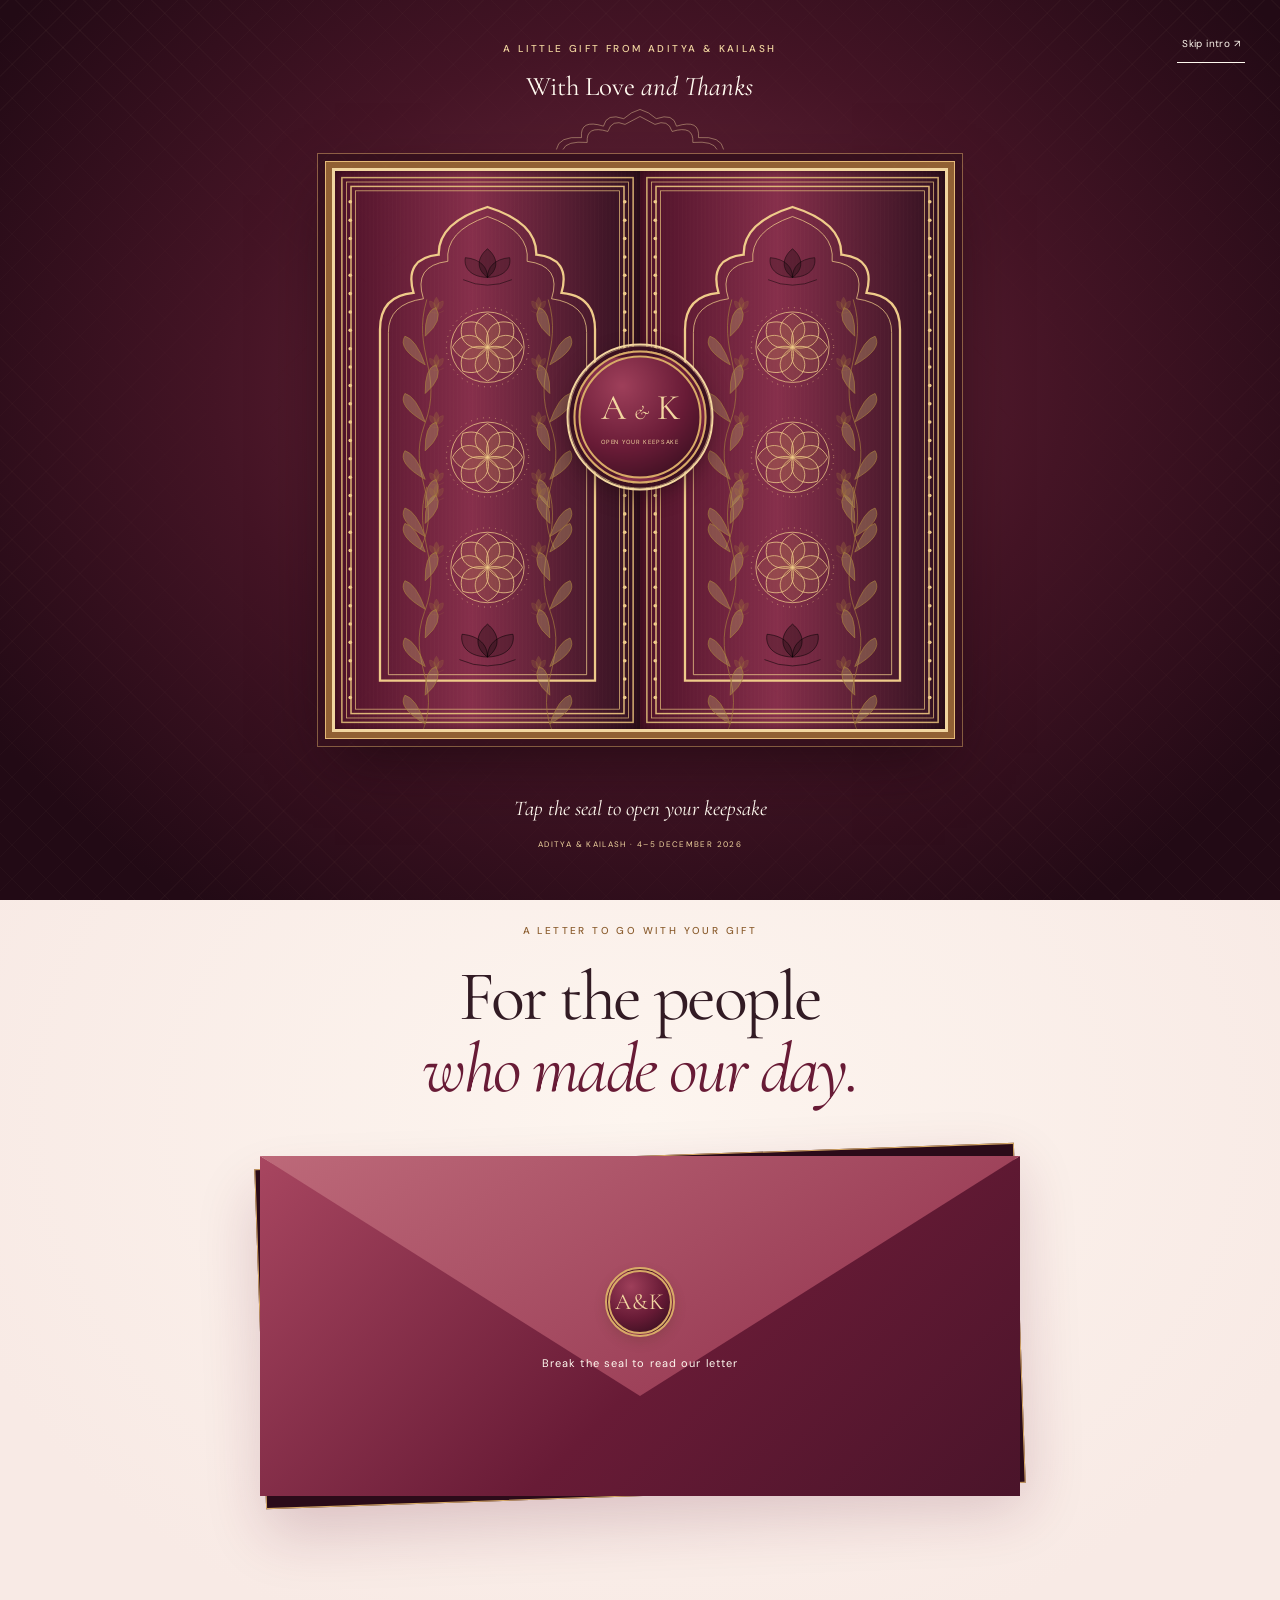
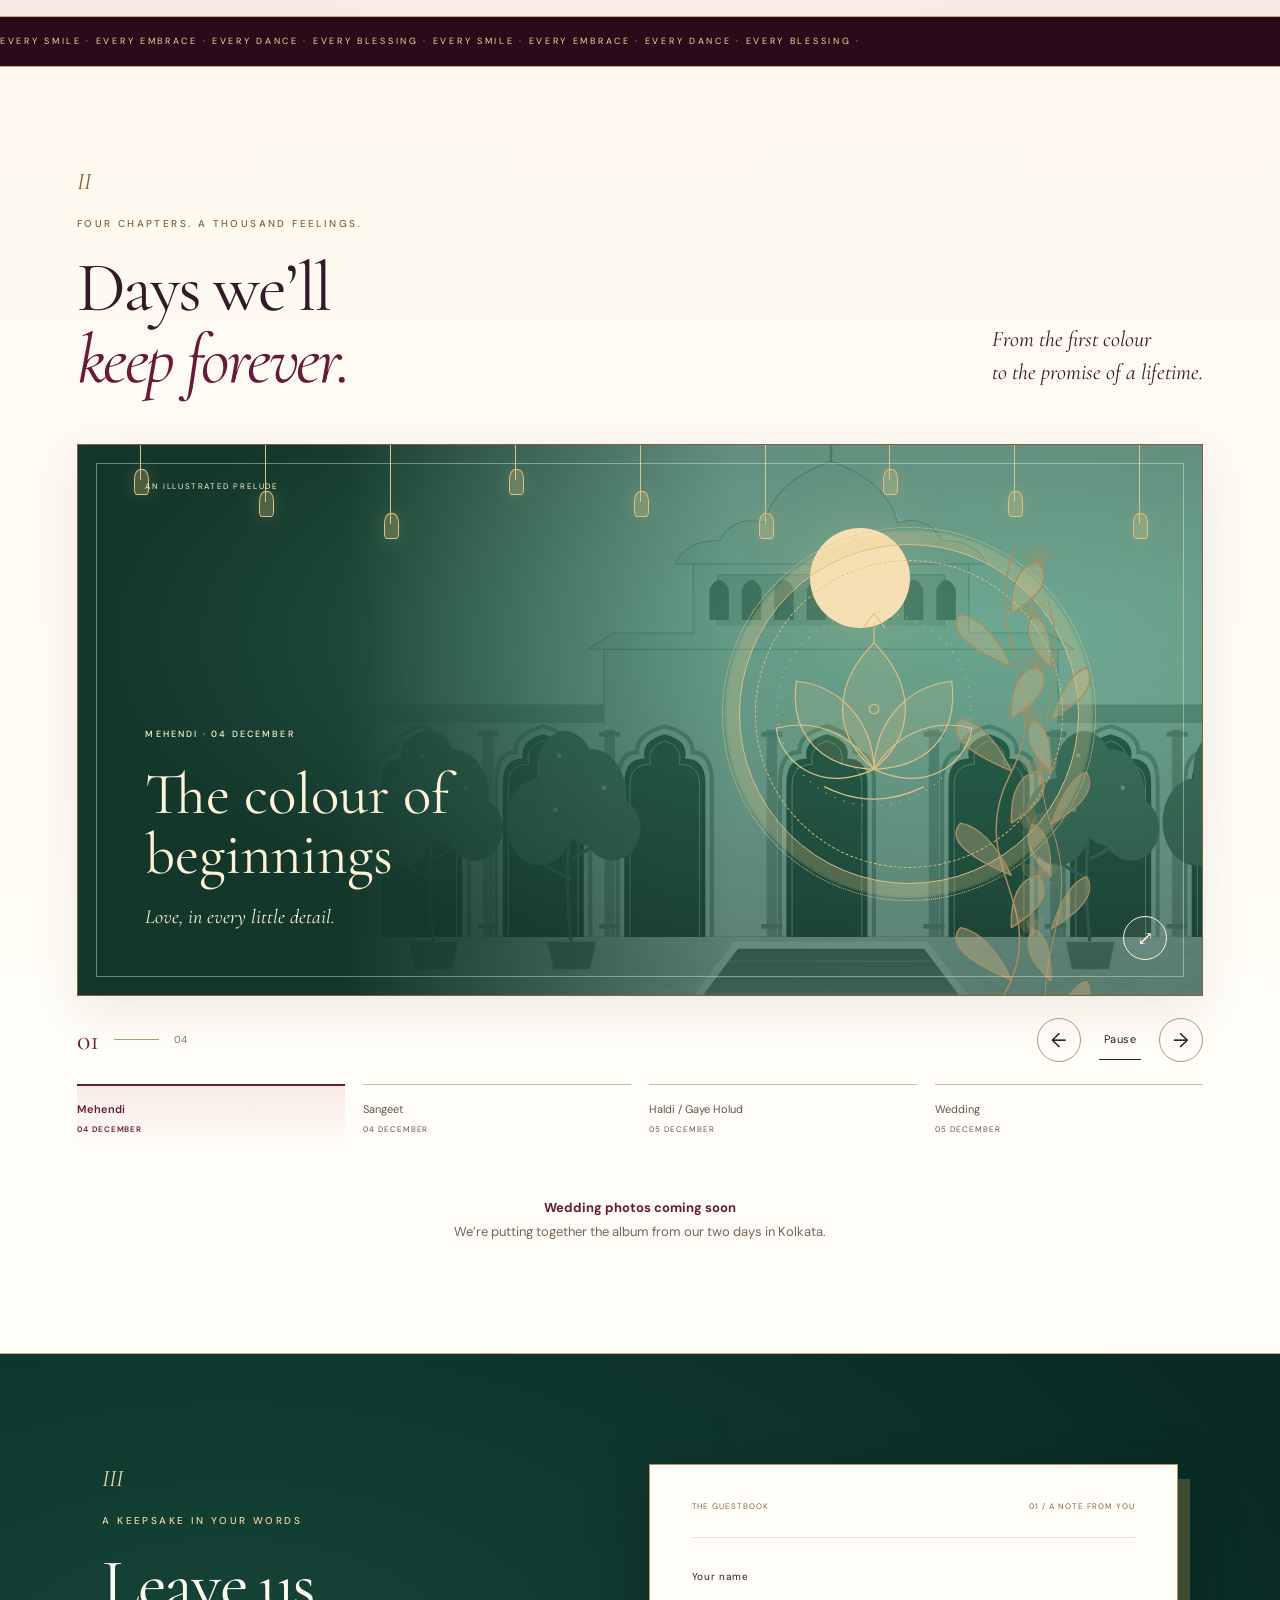
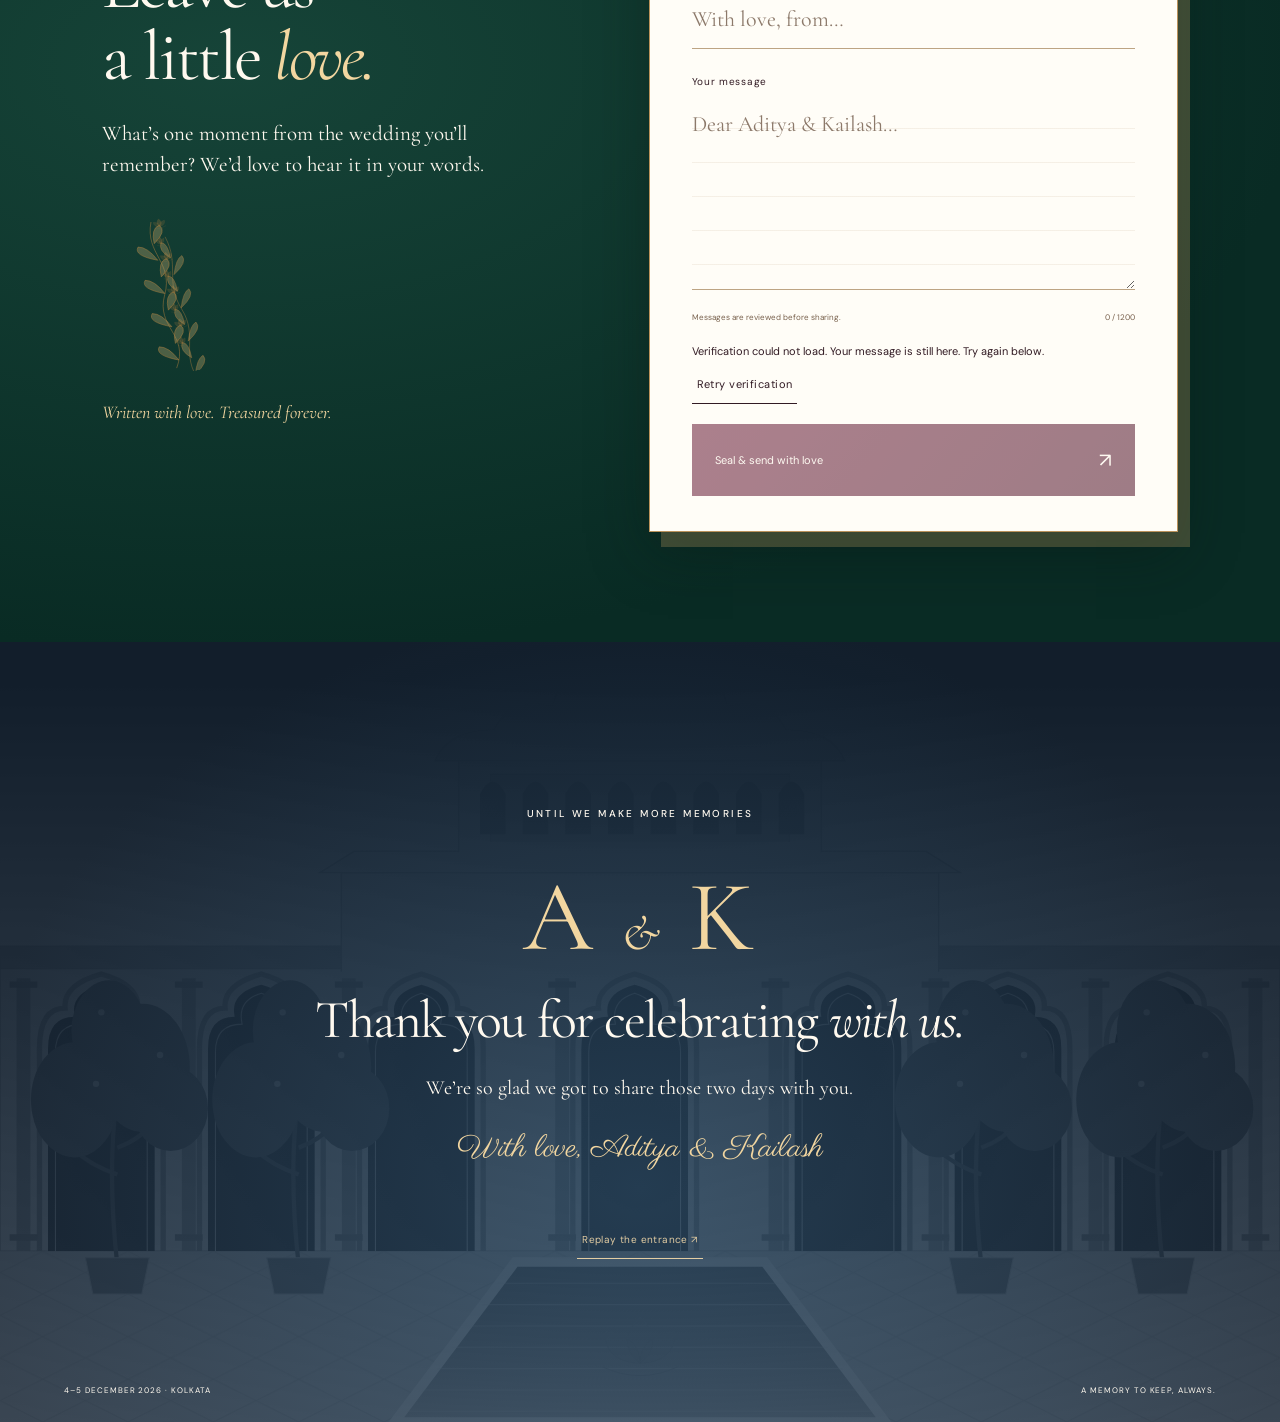
==== commit 79fdd64c: "Make Wedding Legacy a post-wedding gift keepsake" ====
--- a/index.html
+++ b/index.html
@@ -2,28 +2,30 @@
 <html lang="en">
 <head>
 <meta charset="utf-8"><meta name="viewport" content="width=device-width,initial-scale=1">
-<meta name="theme-color" content="#681b36"><meta name="description" content="An heirloom of love & gratitude. A wedding keepsake from Aditya & Kailash."><meta name="robots" content="noindex">
-<title>A & K — An Heirloom of Love</title>
+<meta name="theme-color" content="#681b36"><meta name="description" content="A thank-you letter and wedding memories from Aditya &amp; Kailash, to go with our little gift to you."><meta name="robots" content="noindex">
+<title>With Love and Thanks · Aditya &amp; Kailash</title>
+<meta property="og:title" content="With Love and Thanks · Aditya &amp; Kailash">
+<meta property="og:description" content="A thank-you letter and wedding memories to go with our little gift to you.">
 <link rel="preconnect" href="https://fonts.googleapis.com"><link rel="preconnect" href="https://fonts.gstatic.com" crossorigin>
 <link href="https://fonts.googleapis.com/css2?family=Cormorant+Garamond:ital,wght@0,400;0,500;0,600;1,400;1,500&family=DM+Sans:wght@400;500;600&family=Parisienne&display=swap" rel="stylesheet">
-<link rel="preload" href="assets/door.svg" as="image"><link rel="stylesheet" href="thank-you.css?v=20261109-palace">
+<link rel="preload" href="assets/door.svg" as="image"><link rel="stylesheet" href="thank-you.css?v=20261109-keepsake">
 <script>document.documentElement.classList.add('js')</script>
 </head>
 <body>
 <a class="skip-link" href="#main">Skip to our keepsake</a>
-<div class="entrance" id="royalGate" role="dialog" aria-modal="true" aria-label="An heirloom of love and gratitude" hidden>
+<div class="entrance" id="royalGate" role="dialog" aria-modal="true" aria-label="A wedding thank-you from Aditya and Kailash" hidden>
   <div class="gate-backdrop" aria-hidden="true"></div><div class="gate-light" aria-hidden="true"></div>
-  <div class="entrance-heading"><span class="eyebrow">A WEDDING HEIRLOOM</span><p>An Heirloom of <em>Love & Gratitude</em></p></div>
+  <div class="entrance-heading"><span class="eyebrow">A LITTLE GIFT FROM ADITYA &amp; KAILASH</span><p>With Love <em>and Thanks</em></p></div>
   <div class="palace-portal">
     <div class="portal-crown" aria-hidden="true"><svg viewBox="0 0 400 100"><path d="M10 92Q15 61 67 65Q63 22 117 39Q124 8 163 22Q180 6 200 1Q220 6 237 22Q276 8 283 39Q337 22 333 65Q385 61 390 92" fill="none" stroke="currentColor"/><path d="M25 92Q33 72 80 76Q77 36 127 51Q136 22 166 35L200 17L234 35Q264 22 273 51Q323 36 320 76Q367 72 375 92" fill="none" stroke="currentColor"/></svg></div>
     <div class="door door-left" aria-hidden="true"><i class="handle"></i></div><div class="door door-right" aria-hidden="true"><i class="handle"></i></div>
-    <button class="entry-seal" id="openRoyalGate" aria-label="Tap to Enter Our Forever"><span>A <i>&</i> K</span><small>OPEN OUR FOREVER</small></button>
+    <button class="entry-seal" id="openRoyalGate" aria-label="Open your wedding keepsake"><span>A <i>&amp;</i> K</span><small>OPEN YOUR KEEPSAKE</small></button>
   </div>
-  <div class="entrance-footer"><p>Tap the seal to enter our forever</p><span>ADITYA & KAILASH · 4–5 DECEMBER 2026</span></div>
+  <div class="entrance-footer"><p>Tap the seal to open your keepsake</p><span>ADITYA & KAILASH · 4–5 DECEMBER 2026</span></div>
   <button class="quiet skip-intro" id="skipIntro">Skip intro ↗</button>
 </div>
 <div class="petals" id="petals" aria-hidden="true"></div>
-<header class="site-header"><a href="#main" class="wordmark" aria-label="Aditya and Kailash home">A <i>&</i> K</a><span>AN HEIRLOOM OF LOVE</span><button class="quiet" id="motionToggle" aria-pressed="false">Pause motion</button></header>
+<header class="site-header"><a href="#main" class="wordmark" aria-label="Aditya and Kailash home">A <i>&</i> K</a><span>WITH LOVE AND THANKS</span><button class="quiet" id="motionToggle" aria-pressed="false">Pause motion</button></header>
 <main id="main" tabindex="-1">
 <section class="hero" aria-labelledby="heroTitle">
  <div class="hero-border" aria-hidden="true"></div>
@@ -33,34 +35,40 @@
   </figure>
   <div class="hero-copy">
    <div class="hero-crest" aria-hidden="true"><span>A <i>&amp;</i> K</span></div>
-   <p class="eyebrow">A WEDDING HEIRLOOM</p>
-   <h1 id="heroTitle">From Our Hearts,<br><em>To Yours.</em></h1>
+   <p class="eyebrow">TO GO WITH OUR LITTLE GIFT TO YOU</p>
+   <h1 id="heroTitle">Thank you for<br><em>being there.</em></h1>
+   <p class="hero-thanks">You made our wedding feel like home.</p>
    <p class="couple">Aditya <span>&amp;</span> Kailash</p>
    <p class="hero-details">4–5 December 2026 · Vedic Village, Kolkata</p>
-   <a class="hero-letter" href="#letter">Open our letter <span aria-hidden="true">↓</span></a>
+   <a class="hero-letter" href="#letter" data-open-letter>Open your thank-you letter <span aria-hidden="true">↓</span></a>
   </div>
  </div>
  <nav class="keepsake-links" aria-label="Explore our keepsake">
-  <a href="#letter"><span class="index-no" aria-hidden="true">I</span><span>Our letter<small>A note for you</small></span><span class="index-arrow" aria-hidden="true">↘</span></a>
+  <a href="#letter" data-open-letter><span class="index-no" aria-hidden="true">I</span><span>Our letter<small>With love and thanks</small></span><span class="index-arrow" aria-hidden="true">↘</span></a>
   <a href="#photos"><span class="index-no" aria-hidden="true">II</span><span>Wedding photos<small>Four celebrations</small></span><span class="index-arrow" aria-hidden="true">↘</span></a>
   <a href="#message"><span class="index-no" aria-hidden="true">III</span><span>Guestbook<small>Leave us a note</small></span><span class="index-arrow" aria-hidden="true">↘</span></a>
  </nav>
 </section>
 <section class="letter-section" id="letter" aria-labelledby="letterTitle">
- <div class="section-label reveal"><span class="chapter-num">I</span><p class="eyebrow">THE PEOPLE WHO MADE IT MAGICAL</p><h2 id="letterTitle">Thank you for being<br>part of <em>our forever.</em></h2></div>
+ <div class="section-label reveal"><span class="chapter-num">I</span><p class="eyebrow">A LETTER TO GO WITH YOUR GIFT</p><h2 id="letterTitle">For the people<br><em>who made our day.</em></h2></div>
  <div class="letter-desk reveal">
  <div class="envelope" id="envelope">
   <div class="envelope-back"></div><div class="envelope-flap" aria-hidden="true"></div>
-  <button class="letter-open" id="openLetter" aria-expanded="false" aria-controls="letterPaper"><span class="small-seal">A&K</span><span>Unfold our letter</span></button>
+  <button class="letter-open" id="openLetter" aria-expanded="false" aria-controls="letterPaper"><span class="small-seal">A&K</span><span>Break the seal to read our letter</span></button>
   <article class="letter-paper" id="letterPaper">
-   <div class="paper-top"><span>A & K</span><span>WITH LOVE, ALWAYS</span></div>
-   <h3>To our dearest<br><em>family & friends,</em></h3>
-   <p>Whether you’re travelling to Kolkata or sending us your blessings from afar, thank you for being part of these days with us.</p>
-   <p>We can’t wait to see everyone together at Vedic Village, from the first colours of Mehendi to the last song at Sangeet.</p>
-   <p>We made this little corner for the photos, messages and moments we’ll want to come back to once the celebrations are over.</p>
-   <p class="letter-closing">With endless love and gratitude,</p><div class="signature">Aditya & Kailash</div>
+   <div class="paper-top"><span>A &amp; K</span><span>WITH LOVE AND THANKS</span></div>
+   <h3>Dear family <em>and friends,</em></h3>
+   <p>Thank you for being with us as we got married. Looking around at Vedic Village and seeing people we love from so many parts of our lives in one place is something we’ll remember for a long time. You made our wedding in Kolkata feel like home.</p>
+   <p>When we think back on those two days, we’ll remember the colour of the Mehendi, the music and dancing at the Sangeet, the laughter at Gaye Holud, and the warmth of your blessings as we got married. Just as much, we’ll remember the smaller things: the hugs, the conversations between celebrations, and the way our two families had time to get to know each other.</p>
+   <p>We know that being there took time and effort. Some of you travelled a long way, and many of you made room in busy lives to spend those days with us. Thank you for showing up, for celebrating so wholeheartedly, and for making us feel so loved.</p>
+   <aside class="gift-note" aria-labelledby="giftNoteTitle">
+    <h4 id="giftNoteTitle">A little gift, with our thanks</h4>
+    <p>We hope this gift brings back a happy moment from those two days. It’s a small way of saying how much it meant to share the beginning of our married life with you.</p>
+   </aside>
+   <p>We made this keepsake so we could share the photographs and come back to these memories together. If there’s a moment you remember that we might have missed, we’d love to hear it. Leave it in the guestbook for us to read together.</p>
+   <p class="letter-closing">With love and gratitude,</p><div class="signature">Aditya &amp; Kailash</div>
    <svg class="signature-line" viewBox="0 0 260 25" aria-hidden="true"><path d="M5 17Q90 0 200 15T252 8M180 22Q226 14 255 19"/></svg>
-   <p class="letter-date">4–5 DECEMBER 2026 · KOLKATA</p>
+   <p class="letter-date">REMEMBERING 4–5 DECEMBER 2026 · KOLKATA</p>
   </article><div class="envelope-front" aria-hidden="true"></div>
  </div></div>
 </section>
@@ -75,11 +83,11 @@
  </div>
  <div class="album-link reveal">
   <a class="text-link" id="albumLink" target="_blank" rel="noopener" hidden>Explore our wedding album <span aria-hidden="true">↗</span></a>
-  <p id="albumNote"><strong>Wedding photos coming soon</strong><br>We’ll share them here after the celebrations.</p>
+  <p id="albumNote"><strong>Wedding photos coming soon</strong><br>We’re putting together the album from our two days in Kolkata.</p>
  </div>
 </section>
 <section class="guestbook" id="message" aria-labelledby="messageTitle">
- <div class="guestbook-intro reveal"><span class="chapter-num">III</span><p class="eyebrow">A KEEPSAKE IN YOUR WORDS</p><h2 id="messageTitle">Leave us<br>a little <em>love.</em></h2><p>A wish. A memory. A little blessing.<br>Something of you, to keep with us.</p><div class="ink-flower" aria-hidden="true"></div><span class="guestbook-footnote">Written with love. Treasured forever.</span></div>
+ <div class="guestbook-intro reveal"><span class="chapter-num">III</span><p class="eyebrow">A KEEPSAKE IN YOUR WORDS</p><h2 id="messageTitle">Leave us<br>a little <em>love.</em></h2><p>What’s one moment from the wedding you’ll remember? We’d love to hear it in your words.</p><div class="ink-flower" aria-hidden="true"></div><span class="guestbook-footnote">Written with love. Treasured forever.</span></div>
  <div class="writing-desk reveal"><div class="desk-heading"><span>THE GUESTBOOK</span><span>01 / A NOTE FROM YOU</span></div>
   <form id="blessingForm"><label for="blessingName">Your name</label><input id="blessingName" name="name" autocomplete="name" maxlength="80" required placeholder="With love, from…"><label for="blessingText">Your message</label><textarea id="blessingText" name="message" maxlength="1200" required rows="5" placeholder="Dear Aditya & Kailash…"></textarea><div class="message-meta"><span>Messages are reviewed before sharing.</span><span id="charCount">0 / 1200</span></div><input id="blessingType" type="hidden" value="blessing"><p id="blessingStatus" role="status" aria-live="polite">Preparing secure verification…</p><div id="verificationSlot"></div><button class="quiet" type="button" id="retryVerification" hidden>Retry verification</button><button class="send-button" type="submit" disabled><span>Seal & send with love</span><span aria-hidden="true">↗</span></button></form>
   <div class="sent-keepsake" id="sentKeepsake" hidden><div class="flying-letter" aria-hidden="true"><span>A&K</span></div><h3>A little love,<br><em>kept forever.</em></h3><p>Your message has been saved<br>and is awaiting approval. Thank you.</p><button class="text-link" id="writeAgain">Write another note ↗</button></div>
@@ -87,11 +95,11 @@
 </section>
 <footer class="farewell" id="farewell">
  <div class="night-court" aria-hidden="true"></div><div class="lanterns" aria-hidden="true"><i></i><i></i><i></i><i></i><i></i></div>
- <div class="farewell-copy reveal"><p class="eyebrow">UNTIL WE MAKE MORE MEMORIES</p><div class="farewell-monogram">A <i>&</i> K</div><h2>See you in <em>Kolkata.</em></h2><p>Until then, leave us a note to read together.</p><div class="signature">With love, Aditya & Kailash</div><button class="quiet" id="replayIntro">Open our forever, again ↗</button></div>
+ <div class="farewell-copy reveal"><p class="eyebrow">UNTIL WE MAKE MORE MEMORIES</p><div class="farewell-monogram">A <i>&</i> K</div><h2>Thank you for celebrating <em>with us.</em></h2><p>We’re so glad we got to share those two days with you.</p><div class="signature">With love, Aditya & Kailash</div><button class="quiet" id="replayIntro">Replay the entrance ↗</button></div>
  <div class="footer-line"><span>4–5 DECEMBER 2026 · KOLKATA</span><span>A MEMORY TO KEEP, ALWAYS.</span></div>
 </footer>
 </main>
 <dialog id="lightbox" aria-label="Wedding memory enlarged"><button class="round close-lightbox" id="closeLightbox" aria-label="Close enlarged memory">×</button><div id="lightboxContent"></div><p id="lightboxCaption"></p></dialog>
 <noscript><style>.letter-paper{display:block}.letter-open,.envelope-flap,.envelope-front{display:none}</style><p class="no-js">Please enable JavaScript to explore the illustrated chapters and send a guestbook message.</p></noscript>
-<script src="config.js"></script><script src="memories-config.js?v=20261109-portrait"></script><script src="thank-you.js?v=20261109-portrait" defer></script><script src="secure-forms.js?v=20261109-portrait" defer></script>
+<script src="config.js"></script><script src="memories-config.js?v=20261109-portrait"></script><script src="thank-you.js?v=20261109-keepsake" defer></script><script src="secure-forms.js?v=20261109-portrait" defer></script>
 </body></html>
--- a/thank-you.css
+++ b/thank-you.css
@@ -430,3 +430,31 @@
   .keepsake-links small, .index-arrow { display: none; }
   .index-no { font-size: 13px; }
 }
+
+/* The gift and letter share the same stationery. */
+.hero-thanks {
+  margin-top: 15px;
+  color: #f7e1c6;
+  font: italic clamp(19px, 2.05vw, 25px)/1.35 var(--serif);
+}
+.hero .couple { margin-top: 14px; }
+.gift-note {
+  position: relative;
+  margin: 28px 0;
+  padding: 21px 23px;
+  border: 1px solid #ae7a507a;
+  border-inline-start: 3px solid var(--gold);
+  background: #f5e5d5;
+}
+.gift-note h4 {
+  margin: 0 0 9px;
+  color: var(--wine);
+  font: 600 26px/1.15 var(--serif);
+}
+.letter-paper .gift-note p { margin: 0; }
+@media (max-width: 760px) {
+  .hero-thanks { margin-top: 9px; }
+  .hero .couple { margin-top: 6px; }
+  .gift-note { padding: 16px; }
+  .gift-note h4 { font-size: 23px; }
+}
